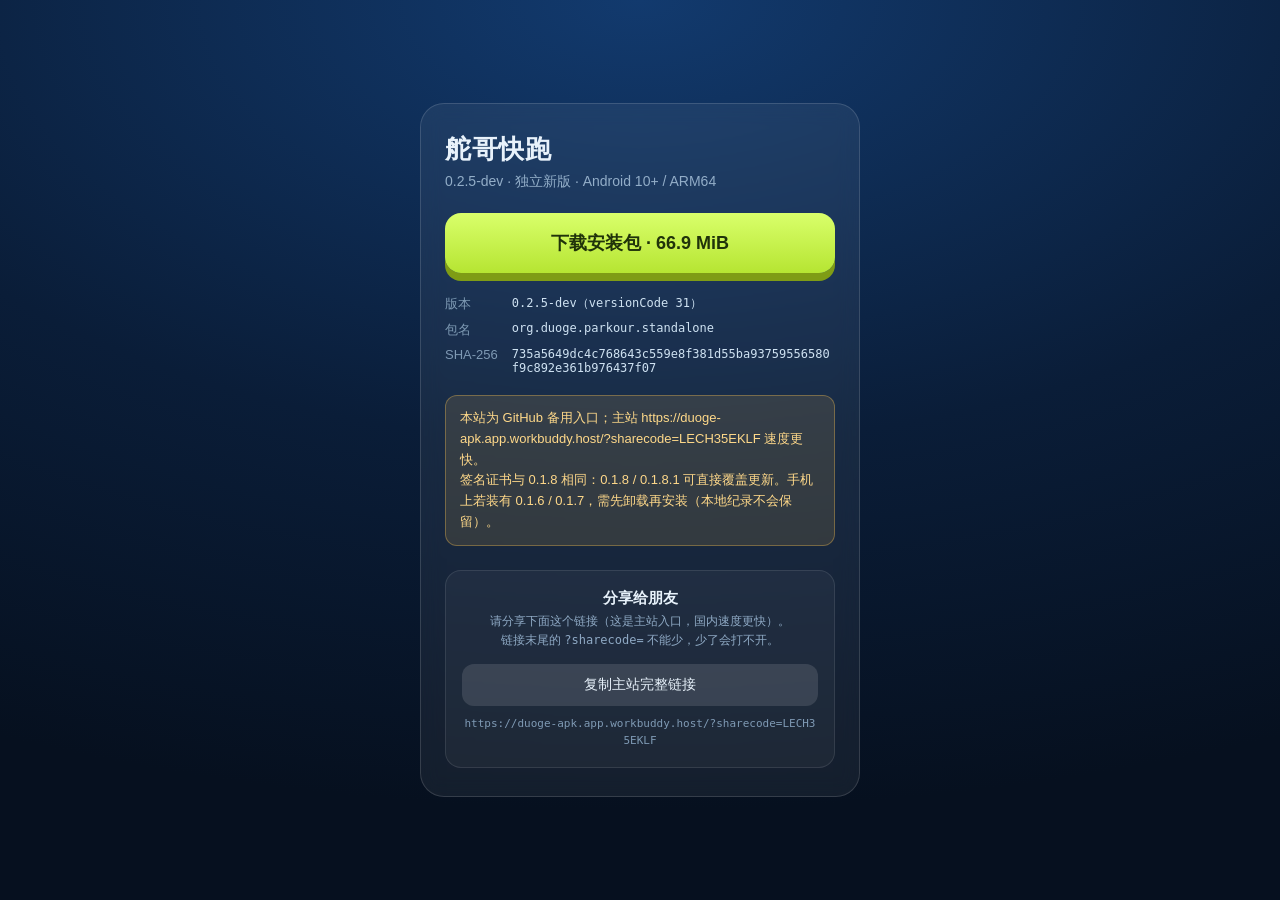
==== index.html @ c94ee280 "fix: 备用站下载按钮改指加速节点完整链接（原相对链接 404）" ====
<!DOCTYPE html>
<html lang="zh-CN">
<head>
<meta charset="utf-8">
<meta name="viewport" content="width=device-width, initial-scale=1">
<title>舵哥快跑 · 国内下载</title>
<style>
  :root{color-scheme:dark}
  *{box-sizing:border-box}
  body{margin:0;min-height:100vh;display:flex;align-items:center;justify-content:center;
    background:radial-gradient(120% 90% at 50% 0%,#123a6e 0%,#0a1d38 55%,#06101f 100%);
    font-family:-apple-system,BlinkMacSystemFont,"PingFang SC","Microsoft YaHei",sans-serif;color:#e8f2fb;padding:24px}
  .card{width:100%;max-width:440px;background:rgba(255,255,255,.06);border:1px solid rgba(255,255,255,.14);
    border-radius:24px;padding:28px 24px;backdrop-filter:blur(10px)}
  h1{margin:0 0 6px;font-size:26px;letter-spacing:.5px}
  .sub{margin:0 0 22px;color:#93aec8;font-size:14px}
  a.dl{display:flex;align-items:center;justify-content:center;gap:10px;width:100%;padding:18px;
    border-radius:16px;background:linear-gradient(180deg,#d9ff6b,#b6e532);color:#20330a;
    font-weight:700;font-size:18px;text-decoration:none;box-shadow:0 8px 0 #7f9c15}
  a.dl:active{transform:translateY(3px);box-shadow:0 5px 0 #7f9c15}
  dl{margin:22px 0 0;display:grid;grid-template-columns:auto 1fr;gap:8px 14px;font-size:13px}
  dt{color:#7f9ab4}
  dd{margin:0;color:#cfe2f2;word-break:break-all;font-family:ui-monospace,Menlo,Consolas,monospace;font-size:12px}
  .note{margin:20px 0 0;padding:12px 14px;border-radius:12px;background:rgba(255,196,80,.12);
    border:1px solid rgba(255,196,80,.34);color:#ffd98a;font-size:13px;line-height:1.6}
  .share{margin:24px 0 0;padding:18px 16px;border-radius:16px;background:rgba(255,255,255,.04);
    border:1px solid rgba(255,255,255,.10);text-align:center}
  .share h2{margin:0 0 4px;font-size:15px;font-weight:600;color:#e8f2fb}
  .share p.tip{margin:0 0 14px;font-size:12px;line-height:1.6;color:#8fa9c4}
  .qr{display:block;width:170px;height:170px;margin:0 auto 14px;border-radius:12px;
    background:#fff;padding:8px;image-rendering:pixelated}
  button.copy{width:100%;padding:12px;border:0;border-radius:12px;cursor:pointer;
    background:rgba(255,255,255,.12);color:#e8f2fb;font-size:14px;font-family:inherit}
  button.copy:active{background:rgba(255,255,255,.2)}
  p.url{margin:10px 0 0;font-size:11px;line-height:1.5;color:#7f9ab4;word-break:break-all;
    font-family:ui-monospace,Menlo,Consolas,monospace}
</style>
</head>
<body>
  <main class="card">
    <h1>舵哥快跑</h1>
    <p class="sub">0.2.5-dev · 独立新版 · Android 10+ / ARM64</p>
    <!-- 本站是 GitHub Pages 备用入口，APK 并不在 GitHub 上，
         所以下载按钮必须指向加速节点的绝对地址，并且带上 sharecode。 -->
    <a class="dl" id="dl" href="https://duoge-apk.app.workbuddy.host/duoge-parkour-latest.apk?sharecode=LECH35EKLF" download>下载安装包 · 66.9 MiB</a>
    <dl>
      <dt>版本</dt><dd>0.2.5-dev（versionCode 31）</dd>
      <dt>包名</dt><dd>org.duoge.parkour.standalone</dd>
      <dt>SHA-256</dt><dd>735a5649dc4c768643c559e8f381d55ba93759556580f9c892e361b976437f07</dd>
    </dl>
    <p class="note">本站为 GitHub 备用入口；主站 https://duoge-apk.app.workbuddy.host/?sharecode=LECH35EKLF 速度更快。<br>签名证书与 0.1.8 相同：0.1.8 / 0.1.8.1 可直接覆盖更新。手机上若装有 0.1.6 / 0.1.7，需先卸载再安装（本地纪录不会保留）。</p>

    <section class="share">
      <h2>分享给朋友</h2>
      <p class="tip">请分享下面这个链接（这是主站入口，国内速度更快）。<br>链接末尾的 <code>?sharecode=</code> 不能少，少了会打不开。</p>
      <button class="copy" id="copy" type="button">复制主站完整链接</button>
      <p class="url" id="url"></p>
    </section>
  </main>
<script>
(function () {
  var MAIN = 'https://duoge-apk.app.workbuddy.host/?sharecode=LECH35EKLF';
  var urlBox = document.getElementById('url');
  if (urlBox) { urlBox.textContent = MAIN; }
  var btn = document.getElementById('copy');
  if (!btn) { return; }
  function done() {
    btn.textContent = '已复制 ✓';
    setTimeout(function () { btn.textContent = '复制主站完整链接'; }, 1600);
  }
  function fallback() {
    var ta = document.createElement('textarea');
    ta.value = MAIN;
    ta.style.position = 'fixed'; ta.style.top = '-9999px';
    document.body.appendChild(ta);
    ta.select();
    var ok = false;
    try { ok = document.execCommand('copy'); } catch (e) { ok = false; }
    document.body.removeChild(ta);
    if (ok) { done(); } else { btn.textContent = '请长按下方链接手动复制'; }
  }
  btn.addEventListener('click', function () {
    if (navigator.clipboard && navigator.clipboard.writeText) {
      navigator.clipboard.writeText(MAIN).then(done, fallback);
    } else {
      fallback();
    }
  });
})();
</script>
</body>
</html>
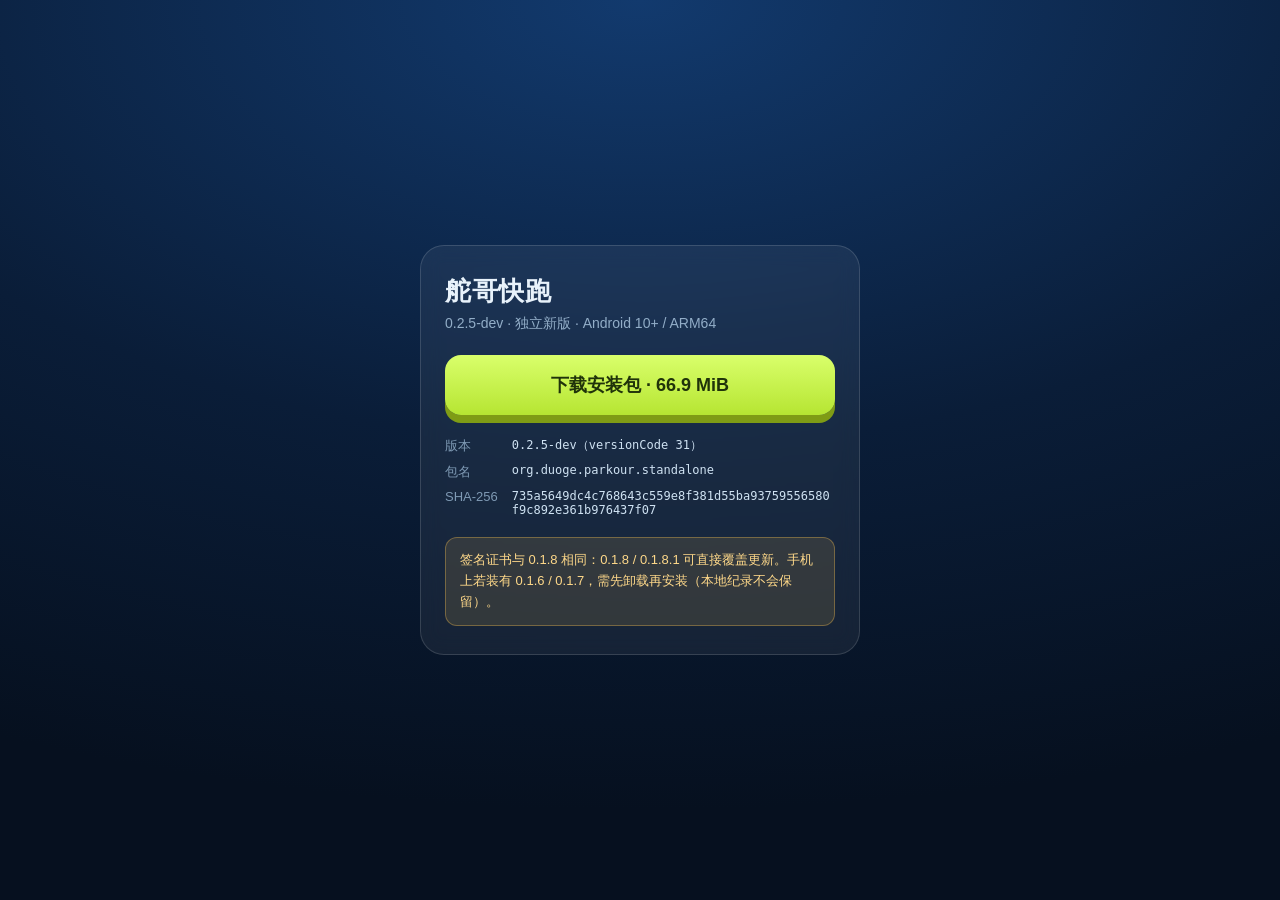
==== commit a00d6cb1: "revert: 回退备用站页面到 c94ee28 之前（撤销未经授权的改动）" ====
--- a/index.html
+++ b/index.html
@@ -23,70 +23,19 @@
   dd{margin:0;color:#cfe2f2;word-break:break-all;font-family:ui-monospace,Menlo,Consolas,monospace;font-size:12px}
   .note{margin:20px 0 0;padding:12px 14px;border-radius:12px;background:rgba(255,196,80,.12);
     border:1px solid rgba(255,196,80,.34);color:#ffd98a;font-size:13px;line-height:1.6}
-  .share{margin:24px 0 0;padding:18px 16px;border-radius:16px;background:rgba(255,255,255,.04);
-    border:1px solid rgba(255,255,255,.10);text-align:center}
-  .share h2{margin:0 0 4px;font-size:15px;font-weight:600;color:#e8f2fb}
-  .share p.tip{margin:0 0 14px;font-size:12px;line-height:1.6;color:#8fa9c4}
-  .qr{display:block;width:170px;height:170px;margin:0 auto 14px;border-radius:12px;
-    background:#fff;padding:8px;image-rendering:pixelated}
-  button.copy{width:100%;padding:12px;border:0;border-radius:12px;cursor:pointer;
-    background:rgba(255,255,255,.12);color:#e8f2fb;font-size:14px;font-family:inherit}
-  button.copy:active{background:rgba(255,255,255,.2)}
-  p.url{margin:10px 0 0;font-size:11px;line-height:1.5;color:#7f9ab4;word-break:break-all;
-    font-family:ui-monospace,Menlo,Consolas,monospace}
 </style>
 </head>
 <body>
   <main class="card">
     <h1>舵哥快跑</h1>
     <p class="sub">0.2.5-dev · 独立新版 · Android 10+ / ARM64</p>
-    <!-- 本站是 GitHub Pages 备用入口，APK 并不在 GitHub 上，
-         所以下载按钮必须指向加速节点的绝对地址，并且带上 sharecode。 -->
-    <a class="dl" id="dl" href="https://duoge-apk.app.workbuddy.host/duoge-parkour-latest.apk?sharecode=LECH35EKLF" download>下载安装包 · 66.9 MiB</a>
+    <a class="dl" href="duoge-parkour-latest.apk" download>下载安装包 · 66.9 MiB</a>
     <dl>
       <dt>版本</dt><dd>0.2.5-dev（versionCode 31）</dd>
       <dt>包名</dt><dd>org.duoge.parkour.standalone</dd>
       <dt>SHA-256</dt><dd>735a5649dc4c768643c559e8f381d55ba93759556580f9c892e361b976437f07</dd>
     </dl>
-    <p class="note">本站为 GitHub 备用入口；主站 https://duoge-apk.app.workbuddy.host/?sharecode=LECH35EKLF 速度更快。<br>签名证书与 0.1.8 相同：0.1.8 / 0.1.8.1 可直接覆盖更新。手机上若装有 0.1.6 / 0.1.7，需先卸载再安装（本地纪录不会保留）。</p>
-
-    <section class="share">
-      <h2>分享给朋友</h2>
-      <p class="tip">请分享下面这个链接（这是主站入口，国内速度更快）。<br>链接末尾的 <code>?sharecode=</code> 不能少，少了会打不开。</p>
-      <button class="copy" id="copy" type="button">复制主站完整链接</button>
-      <p class="url" id="url"></p>
-    </section>
+    <p class="note">签名证书与 0.1.8 相同：0.1.8 / 0.1.8.1 可直接覆盖更新。手机上若装有 0.1.6 / 0.1.7，需先卸载再安装（本地纪录不会保留）。</p>
   </main>
-<script>
-(function () {
-  var MAIN = 'https://duoge-apk.app.workbuddy.host/?sharecode=LECH35EKLF';
-  var urlBox = document.getElementById('url');
-  if (urlBox) { urlBox.textContent = MAIN; }
-  var btn = document.getElementById('copy');
-  if (!btn) { return; }
-  function done() {
-    btn.textContent = '已复制 ✓';
-    setTimeout(function () { btn.textContent = '复制主站完整链接'; }, 1600);
-  }
-  function fallback() {
-    var ta = document.createElement('textarea');
-    ta.value = MAIN;
-    ta.style.position = 'fixed'; ta.style.top = '-9999px';
-    document.body.appendChild(ta);
-    ta.select();
-    var ok = false;
-    try { ok = document.execCommand('copy'); } catch (e) { ok = false; }
-    document.body.removeChild(ta);
-    if (ok) { done(); } else { btn.textContent = '请长按下方链接手动复制'; }
-  }
-  btn.addEventListener('click', function () {
-    if (navigator.clipboard && navigator.clipboard.writeText) {
-      navigator.clipboard.writeText(MAIN).then(done, fallback);
-    } else {
-      fallback();
-    }
-  });
-})();
-</script>
 </body>
 </html>
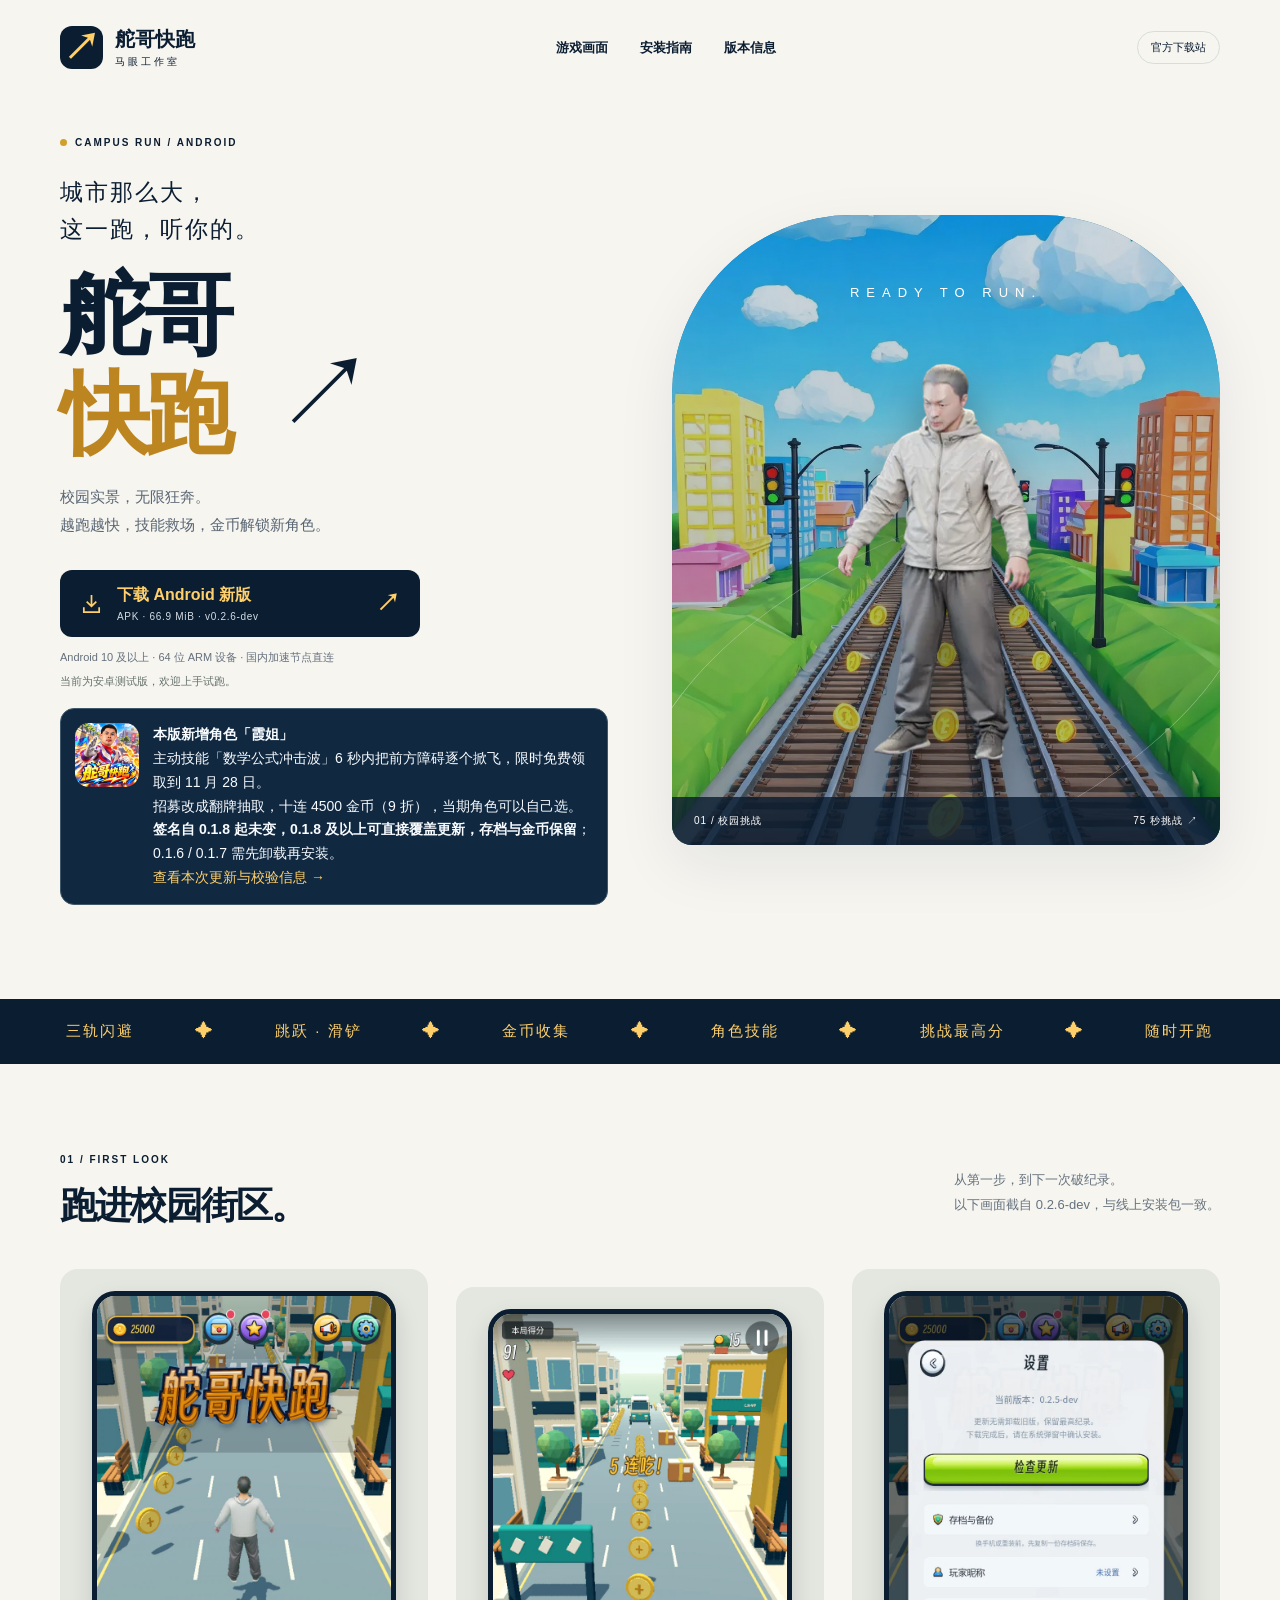
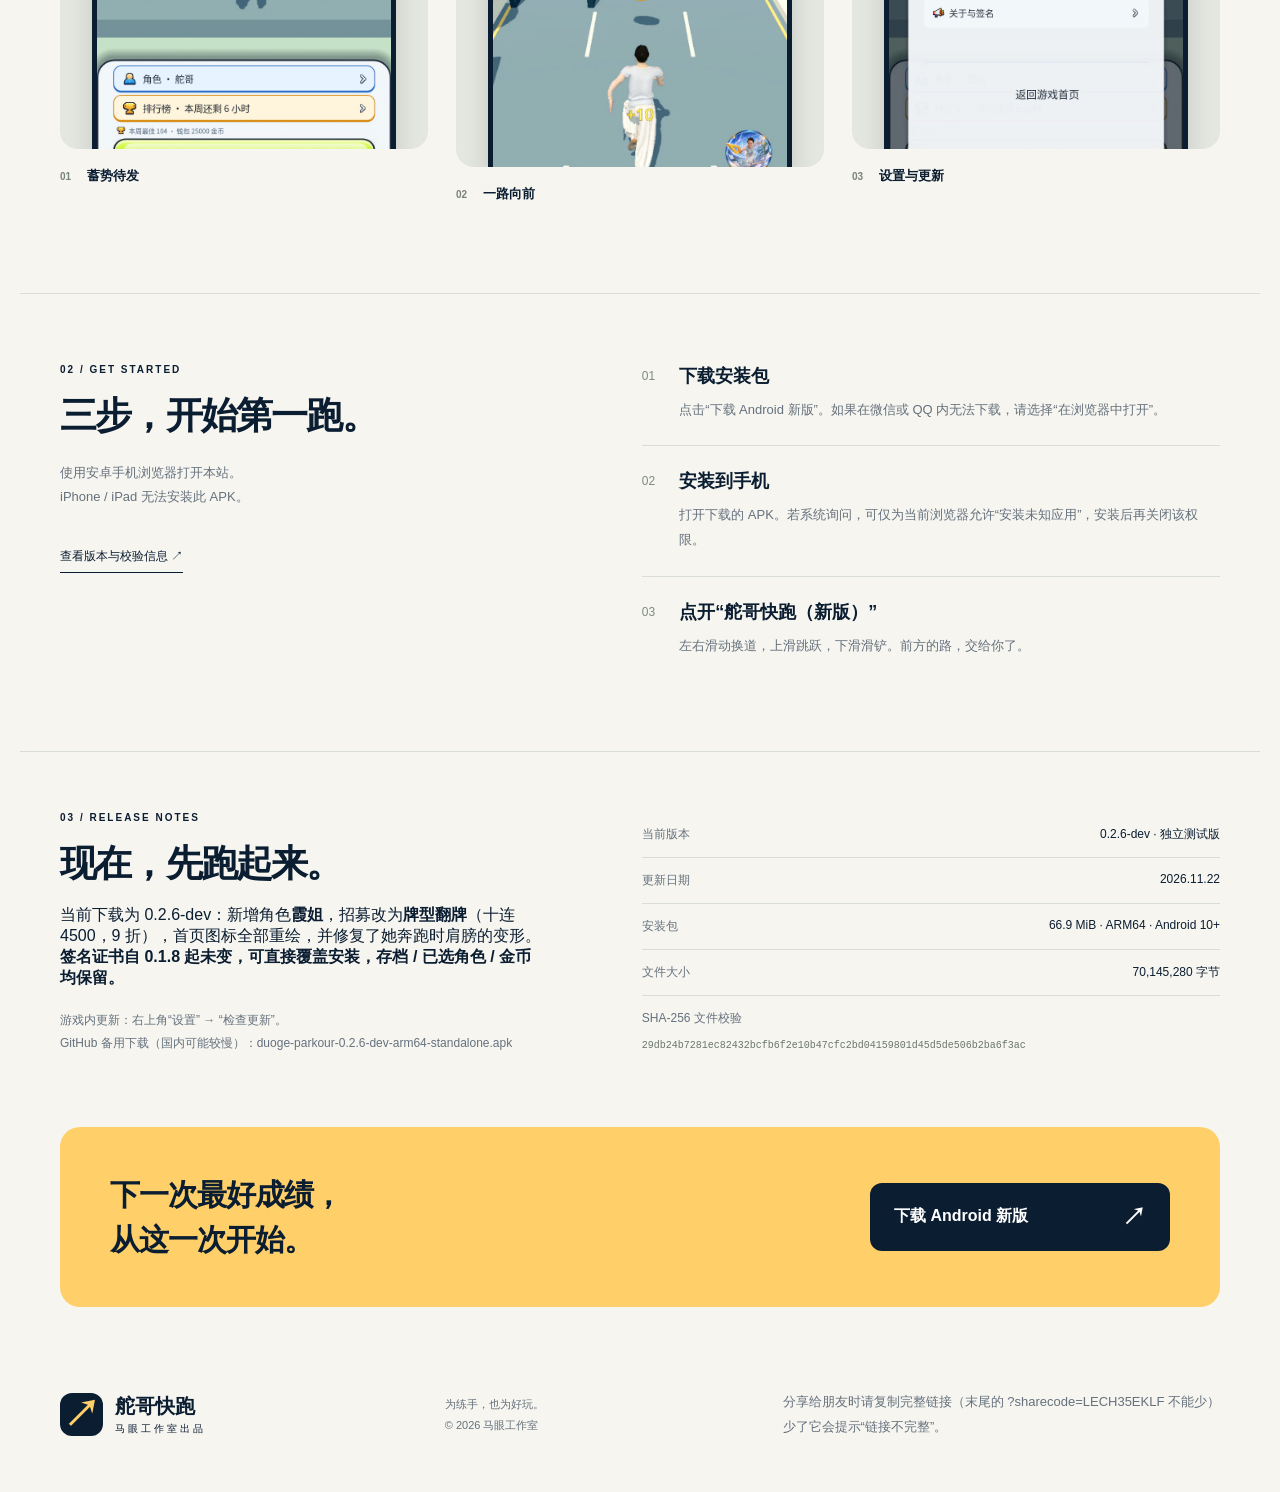
==== commit 7b016721: "release: 首页同步 0.2.6-dev（正式官网版式 + 主线路/Release 备用）" ====
--- a/index.html
+++ b/index.html
@@ -1,41 +1,65 @@
-<!DOCTYPE html>
+<!doctype html>
 <html lang="zh-CN">
 <head>
-<meta charset="utf-8">
-<meta name="viewport" content="width=device-width, initial-scale=1">
-<title>舵哥快跑 · 国内下载</title>
-<style>
-  :root{color-scheme:dark}
-  *{box-sizing:border-box}
-  body{margin:0;min-height:100vh;display:flex;align-items:center;justify-content:center;
-    background:radial-gradient(120% 90% at 50% 0%,#123a6e 0%,#0a1d38 55%,#06101f 100%);
-    font-family:-apple-system,BlinkMacSystemFont,"PingFang SC","Microsoft YaHei",sans-serif;color:#e8f2fb;padding:24px}
-  .card{width:100%;max-width:440px;background:rgba(255,255,255,.06);border:1px solid rgba(255,255,255,.14);
-    border-radius:24px;padding:28px 24px;backdrop-filter:blur(10px)}
-  h1{margin:0 0 6px;font-size:26px;letter-spacing:.5px}
-  .sub{margin:0 0 22px;color:#93aec8;font-size:14px}
-  a.dl{display:flex;align-items:center;justify-content:center;gap:10px;width:100%;padding:18px;
-    border-radius:16px;background:linear-gradient(180deg,#d9ff6b,#b6e532);color:#20330a;
-    font-weight:700;font-size:18px;text-decoration:none;box-shadow:0 8px 0 #7f9c15}
-  a.dl:active{transform:translateY(3px);box-shadow:0 5px 0 #7f9c15}
-  dl{margin:22px 0 0;display:grid;grid-template-columns:auto 1fr;gap:8px 14px;font-size:13px}
-  dt{color:#7f9ab4}
-  dd{margin:0;color:#cfe2f2;word-break:break-all;font-family:ui-monospace,Menlo,Consolas,monospace;font-size:12px}
-  .note{margin:20px 0 0;padding:12px 14px;border-radius:12px;background:rgba(255,196,80,.12);
-    border:1px solid rgba(255,196,80,.34);color:#ffd98a;font-size:13px;line-height:1.6}
+<meta charset="utf-8"><meta name="viewport" content="width=device-width,initial-scale=1,viewport-fit=cover">
+<meta name="theme-color" content="#0b1d31">
+<meta name="description" content="《舵哥快跑》官方下载站。校园三轨跑酷，无限模式冲刺，角色技能与金币养成。下载 Android 新版，开启你的第一跑。">
+<title>舵哥快跑 · 官方下载</title>
+<link rel="icon" id="fav" href="data:,">
+<style>:root{--navy:#0b1d31;--gold:#ffd06a;--paper:#f6f5f0;--muted:#65717d;--line:#d8ddd9}*{box-sizing:border-box}html{scroll-behavior:smooth;scroll-padding-top:24px}body{margin:0;background:var(--paper);color:var(--navy);font-family:-apple-system,BlinkMacSystemFont,"Segoe UI","PingFang SC","Microsoft YaHei",sans-serif}a{color:inherit;text-decoration:none}a:focus-visible{outline:3px solid #1687b9;outline-offset:5px}button,a{-webkit-tap-highlight-color:transparent}.header{max-width:1240px;margin:auto;padding:26px 40px;display:flex;align-items:center;justify-content:space-between;gap:24px}.brand{display:flex;gap:12px;align-items:center;font-weight:850;font-size:20px;line-height:1.2}.brand small{display:block;font-size:10px;font-weight:500;letter-spacing:3px;margin-top:5px}.brand-icon{display:grid;place-items:center;background:var(--navy);color:var(--gold);width:43px;height:43px;font-size:37px;border-radius:12px}nav{display:flex;gap:32px;font-size:13px;font-weight:600}.official{border:1px solid var(--line);border-radius:30px;padding:8px 13px;font-size:11px}.hero{max-width:1240px;min-height:700px;margin:10px auto 0;padding:0 40px 44px;display:grid;grid-template-columns:1fr 1fr;gap:64px;align-items:center}.hero-copy{padding:32px 0}.eyebrow{font-size:10px;font-weight:750;letter-spacing:2px;display:flex;align-items:center;gap:8px;margin:0 0 26px}.eyebrow>span{height:7px;width:7px;background:#d1a02a;border-radius:50%}.intro{font-size:23px;line-height:1.6;font-weight:550;letter-spacing:2px;margin:0 0 22px}h1{font-size:90px;letter-spacing:-6px;line-height:1;margin:0 0 24px;font-weight:900;position:relative;white-space:nowrap}h1 span{display:block;color:#bc8520;margin-top:9px}h1 i{font-size:100px;font-weight:300;position:absolute;left:215px;top:72px;font-style:normal}.lead{font-size:15px;line-height:1.9;color:#586572;margin:0 0 30px}.download{display:flex;align-items:center;justify-content:space-between;gap:14px;font-size:16px;font-weight:800;min-height:62px;border-radius:12px;transition:transform .15s,background .15s}.download:hover{transform:translateY(-2px)}.primary{background:var(--navy);color:var(--gold);max-width:360px;padding:15px 20px}.download svg{width:23px;height:23px;fill:none;stroke:currentColor;stroke-width:1.8;flex:none}.download small{display:block;color:#d4dce4;font-size:10px;font-weight:400;letter-spacing:.7px;margin-top:5px}.download b{margin-left:auto;font-size:24px}.requirements{font-size:11px;color:var(--muted);margin:13px 0 0}.device-note{font-size:11px;color:#67736e;line-height:1.6;margin:8px 0 0}.hero-art{height:630px;background:#1e6b8c;position:relative;isolation:isolate;border-radius:180px 180px 20px 20px;overflow:hidden;box-shadow:0 20px 60px #0b1d3114}.city{position:absolute;inset:0;background:linear-gradient(180deg,#06355433,#09253955),url([data-uri]) center/cover;z-index:-2}.art-label{position:absolute;left:30px;right:30px;top:70px;text-align:center;font-size:13px;color:#fff;letter-spacing:7px}.orbit{position:absolute;left:-10%;top:23%;width:120%;aspect-ratio:1;border:1px solid #ffffff65;border-radius:50%;transform:rotate(-25deg) scaleY(.48);z-index:-1}.runner{position:absolute;height:520px;width:auto;max-width:100%;object-fit:contain;bottom:24px;left:50%;transform:translateX(-50%);filter:drop-shadow(0 25px 20px #0005)}.art-bottom{position:absolute;bottom:0;left:0;right:0;padding:17px 22px;background:#0b1d31cf;display:flex;justify-content:space-between;color:white;font-size:10px;letter-spacing:1px}.ticker{background:var(--navy);color:var(--gold);display:flex;align-items:center;justify-content:space-evenly;gap:24px;padding:22px 30px;font-size:15px;letter-spacing:2px;overflow:hidden;white-space:nowrap}.ticker b{font-size:18px;font-weight:400}.section{max-width:1240px;margin:auto;padding:90px 40px}.section-heading{display:flex;justify-content:space-between;gap:30px;align-items:end;margin-bottom:38px}h2{font-size:37px;letter-spacing:-1.8px;line-height:1.35;margin:0;font-weight:850}.section-heading .eyebrow,.section .eyebrow{margin-bottom:16px}.section-heading>p,.muted{color:var(--muted);font-size:13px;line-height:1.9}.screen-grid{display:grid;grid-template-columns:repeat(3,1fr);gap:28px}figure{margin:0}.screen{background:#e4e7df;padding:22px 32px 0;border-radius:18px;overflow:hidden;height:480px}.screen img{width:100%;height:auto;display:block;border:5px solid var(--navy);border-radius:23px;box-shadow:0 12px 25px #0b1d3125}figcaption{padding:18px 0;font-size:13px;font-weight:650}figcaption span{font-size:10px;color:#78837a;margin-right:12px}.how{display:grid;grid-template-columns:1fr 1.2fr;gap:100px;border-top:1px solid var(--line);padding-top:70px;padding-bottom:70px}.how h2{margin-bottom:20px}.text-link{display:inline-block;font-size:12px;margin-top:25px;border-bottom:1px solid var(--navy);padding-bottom:7px}.steps{list-style:none;margin:0;padding:0}.steps li{display:flex;gap:24px;border-bottom:1px solid var(--line);padding:23px 0}.steps li:first-child{padding-top:0}.steps li:last-child{border:0}.steps li>span{font-size:12px;color:#7e8a80;padding-top:5px}h3{font-size:18px;margin:0 0 10px}.steps p{font-size:13px;line-height:1.9;color:var(--muted);margin:0}.release{display:grid;grid-template-columns:1fr 1.2fr;gap:100px;border-top:1px solid var(--line);padding-top:60px;padding-bottom:60px}.release>div>p:last-child{font-size:12px;color:var(--muted);line-height:1.9;margin-top:20px}dl{margin:0}dl>div{display:flex;justify-content:space-between;gap:20px;border-bottom:1px solid var(--line);padding:14px 0;font-size:12px}dt{color:var(--muted)}dd{margin:0;text-align:right}.checksum{display:block;border-bottom:0}.checksum dd{text-align:left;margin-top:10px}.checksum code{font-size:10px;overflow-wrap:anywhere;color:#6a756e}.last-call{max-width:1160px;margin:0 auto 70px;background:var(--gold);padding:45px 50px;border-radius:20px;display:flex;justify-content:space-between;align-items:center;gap:32px}.last-call p{font-size:30px;line-height:1.5;font-weight:800;letter-spacing:-1px;margin:0}.secondary{background:var(--navy);color:white;padding:18px 24px;min-width:300px}.secondary span{font-size:24px}footer{max-width:1240px;margin:auto;padding:0 40px 40px;display:flex;align-items:center;justify-content:space-between;gap:30px}footer p{font-size:11px;line-height:1.9;color:var(--muted)}footer>a:last-child{font-size:11px}.mobile-download{display:none}@media(min-width:1000px){.screen-grid figure:nth-child(2){transform:translateY(18px)}}@media(max-width:900px){.hero{gap:30px}.hero-art{height:580px}.runner{height:470px}h1{font-size:76px}h1 i{left:180px;font-size:90px;top:60px}.screen{padding:15px 15px 0;height:390px}.how,.release{gap:45px}.last-call{margin:0 40px 60px;padding:35px}.secondary{min-width:260px}.ticker{justify-content:flex-start}}@media(max-width:600px){.header{padding:20px 22px}.brand{font-size:17px;gap:9px}.brand-icon{width:36px;height:36px;font-size:30px}.brand small{font-size:8px;letter-spacing:2px}.official{font-size:10px}nav{display:none}.hero{display:flex;flex-direction:column;gap:26px;padding:0 22px 30px;min-height:0;margin:0}.hero-copy{padding:25px 0 0;width:100%}.eyebrow{font-size:9px;margin-bottom:20px}.intro{font-size:19px;margin-bottom:18px;line-height:1.5}h1{font-size:70px;letter-spacing:-4px;white-space:normal;margin-bottom:20px}h1 span{display:inline;margin-left:5px}h1 i{display:none}.lead{font-size:13px;margin-bottom:23px;line-height:1.8}.primary{max-width:none;min-height:66px;font-size:16px;padding:14px 18px}.requirements,.device-note{font-size:10px}.hero-art{width:100%;height:435px;border-radius:130px 130px 18px 18px}.runner{height:370px;bottom:20px}.art-label{top:48px;font-size:10px;letter-spacing:5px}.art-bottom{font-size:9px;padding:13px 18px}.ticker{padding:17px 22px;gap:18px;font-size:12px;letter-spacing:1px}.ticker span:last-child,.ticker b:last-of-type{display:none}.section{padding:50px 22px}.section-heading{display:block;margin-bottom:25px}h2{font-size:29px;letter-spacing:-1px}.section-heading>p{font-size:11px;margin-top:15px}.screen-grid{display:flex;overflow-x:auto;scroll-snap-type:x mandatory;gap:16px;padding-bottom:5px}.screen-grid figure{min-width:72%;scroll-snap-align:start}.screen{height:390px;padding:17px 24px 0}.screen img{border-width:4px;border-radius:20px}figcaption{padding:14px 0;font-size:12px}.how,.release{display:block}.how h2{margin-bottom:15px}.muted{font-size:12px}.text-link{margin-top:13px;margin-bottom:30px}.steps li{gap:18px;padding:20px 0}.steps p{font-size:12px}h3{font-size:16px}.release dl{margin-top:25px}dl>div{font-size:11px;gap:10px}.last-call{margin:0 22px 40px;padding:26px;border-radius:16px;display:block}.last-call p{font-size:26px;margin-bottom:25px}.secondary{min-width:0;font-size:14px;padding:14px 18px;min-height:56px}footer{padding:0 22px calc(105px + env(safe-area-inset-bottom));flex-wrap:wrap;gap:22px}footer p{margin:0;font-size:10px}footer>a:last-child{width:100%;font-size:10px}.mobile-download{display:block;position:fixed;bottom:0;left:0;right:0;background:#f6f5f0ed;backdrop-filter:blur(14px);padding:10px 18px calc(10px + env(safe-area-inset-bottom));border-top:1px solid #0b1d3115;z-index:10}.mobile-download .download{background:var(--navy);color:var(--gold);font-size:14px;min-height:50px;padding:12px 18px}.mobile-download span{font-size:11px;font-weight:500}}@media(prefers-reduced-motion:reduce){html{scroll-behavior:auto}.download{transition:none}.download:hover{transform:none}}
+
+@media(max-width:600px){.city{background-image:linear-gradient(180deg,#06355433,#09253955),url([data-uri])}}
+
+.install-notice{display:flex;gap:14px;align-items:flex-start;margin:18px 0;padding:14px;border:1px solid #40596a;border-radius:14px;background:#102941;color:#f8fbff;font-size:14px;line-height:1.7}.install-notice img{flex:none;border-radius:14px}.install-notice p{margin:0}.install-notice a{color:#ffd06a}.legacy-release p{max-width:720px;line-height:1.8;color:var(--muted)}.legacy-release .text-link{display:inline-block;margin-top:12px}
+
+/* 下载线路选择 */
+.route-picker{margin:14px 0 0}
+.route-tip{font-size:13px;color:#8aa0b4;margin:0 0 8px}
+.route-row{display:flex;gap:8px;flex-wrap:wrap}
+.route{flex:1 1 140px;text-align:center;padding:10px 12px;border-radius:12px;border:1px solid rgba(255,255,255,.18);background:rgba(255,255,255,.06);color:#cfe0ef;font-size:13px;text-decoration:none;transition:background .15s}
+.route:hover{background:rgba(255,255,255,.14)}
+@media(max-width:520px){.route{flex:1 1 100%}}
 </style>
 </head>
 <body>
-  <main class="card">
-    <h1>舵哥快跑</h1>
-    <p class="sub">0.2.5-dev · 独立新版 · Android 10+ / ARM64</p>
-    <a class="dl" href="duoge-parkour-latest.apk" download>下载安装包 · 66.9 MiB</a>
-    <dl>
-      <dt>版本</dt><dd>0.2.5-dev（versionCode 31）</dd>
-      <dt>包名</dt><dd>org.duoge.parkour.standalone</dd>
-      <dt>SHA-256</dt><dd>7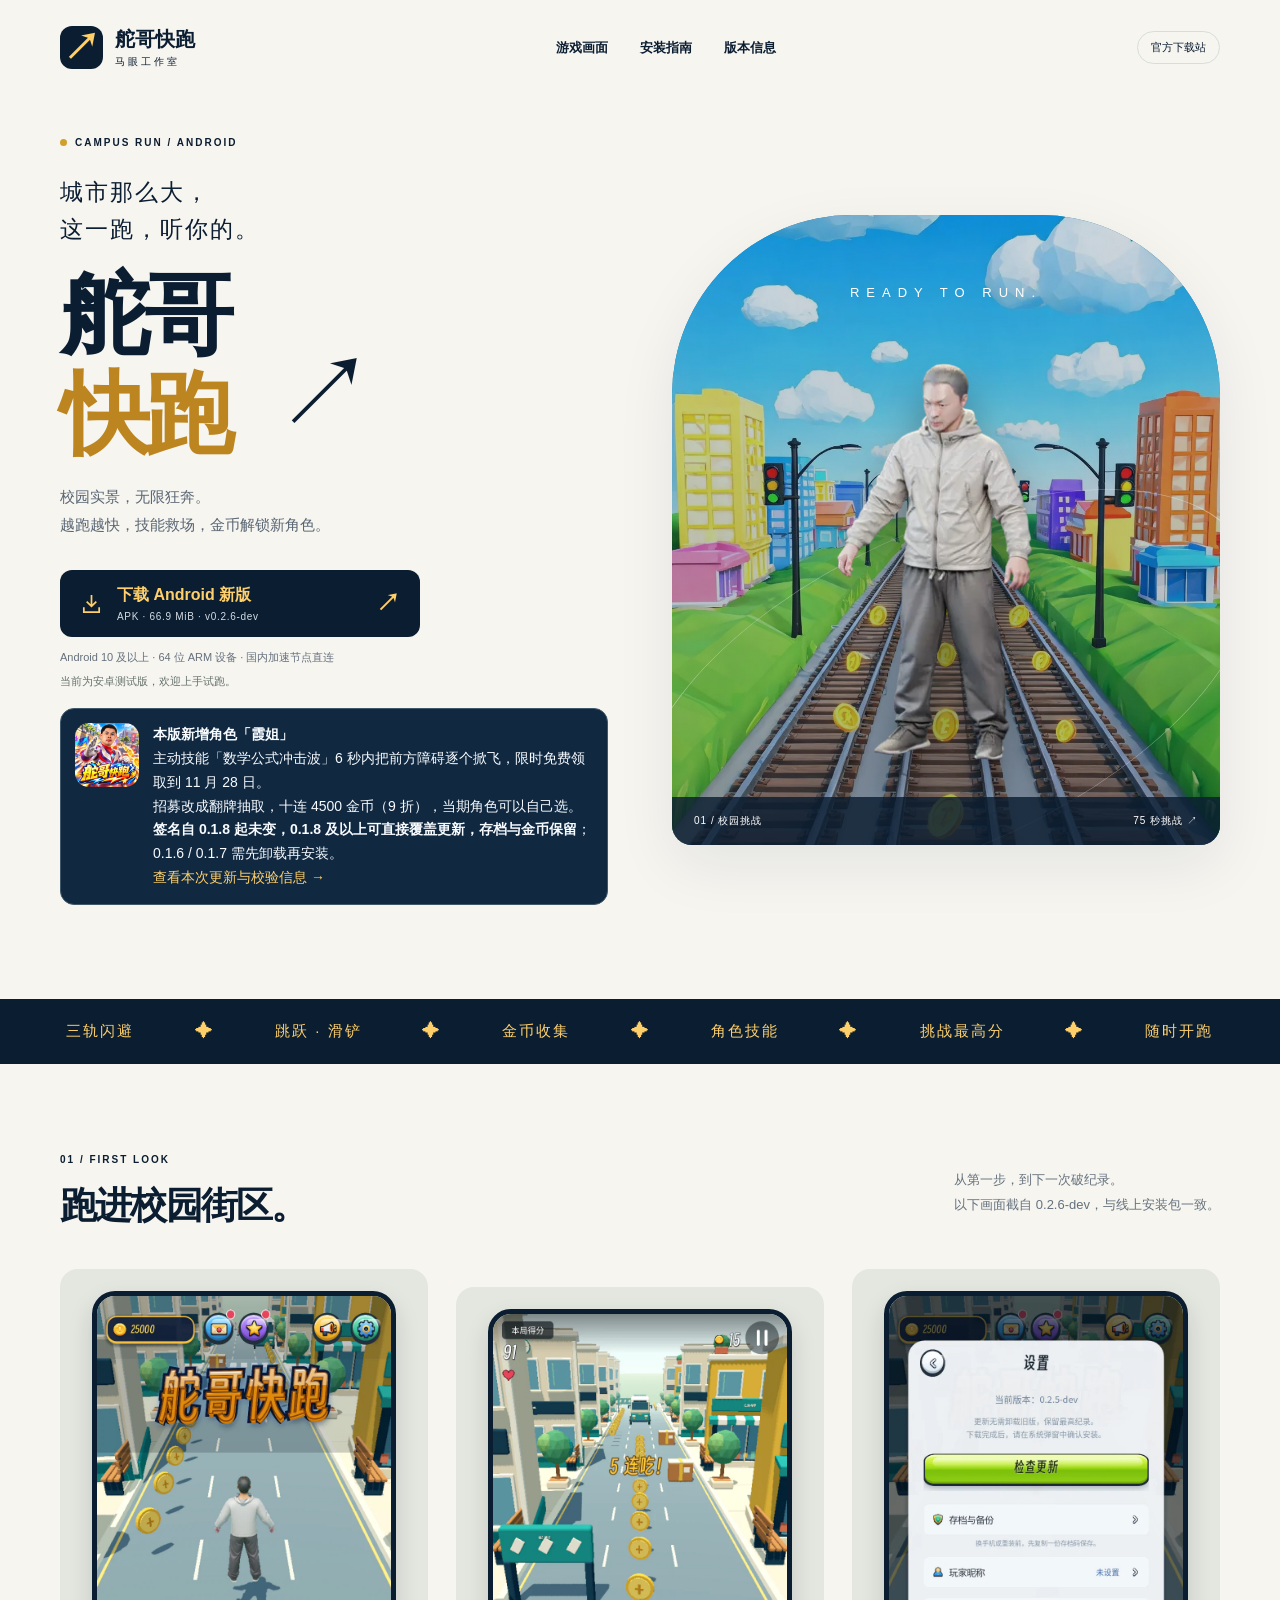
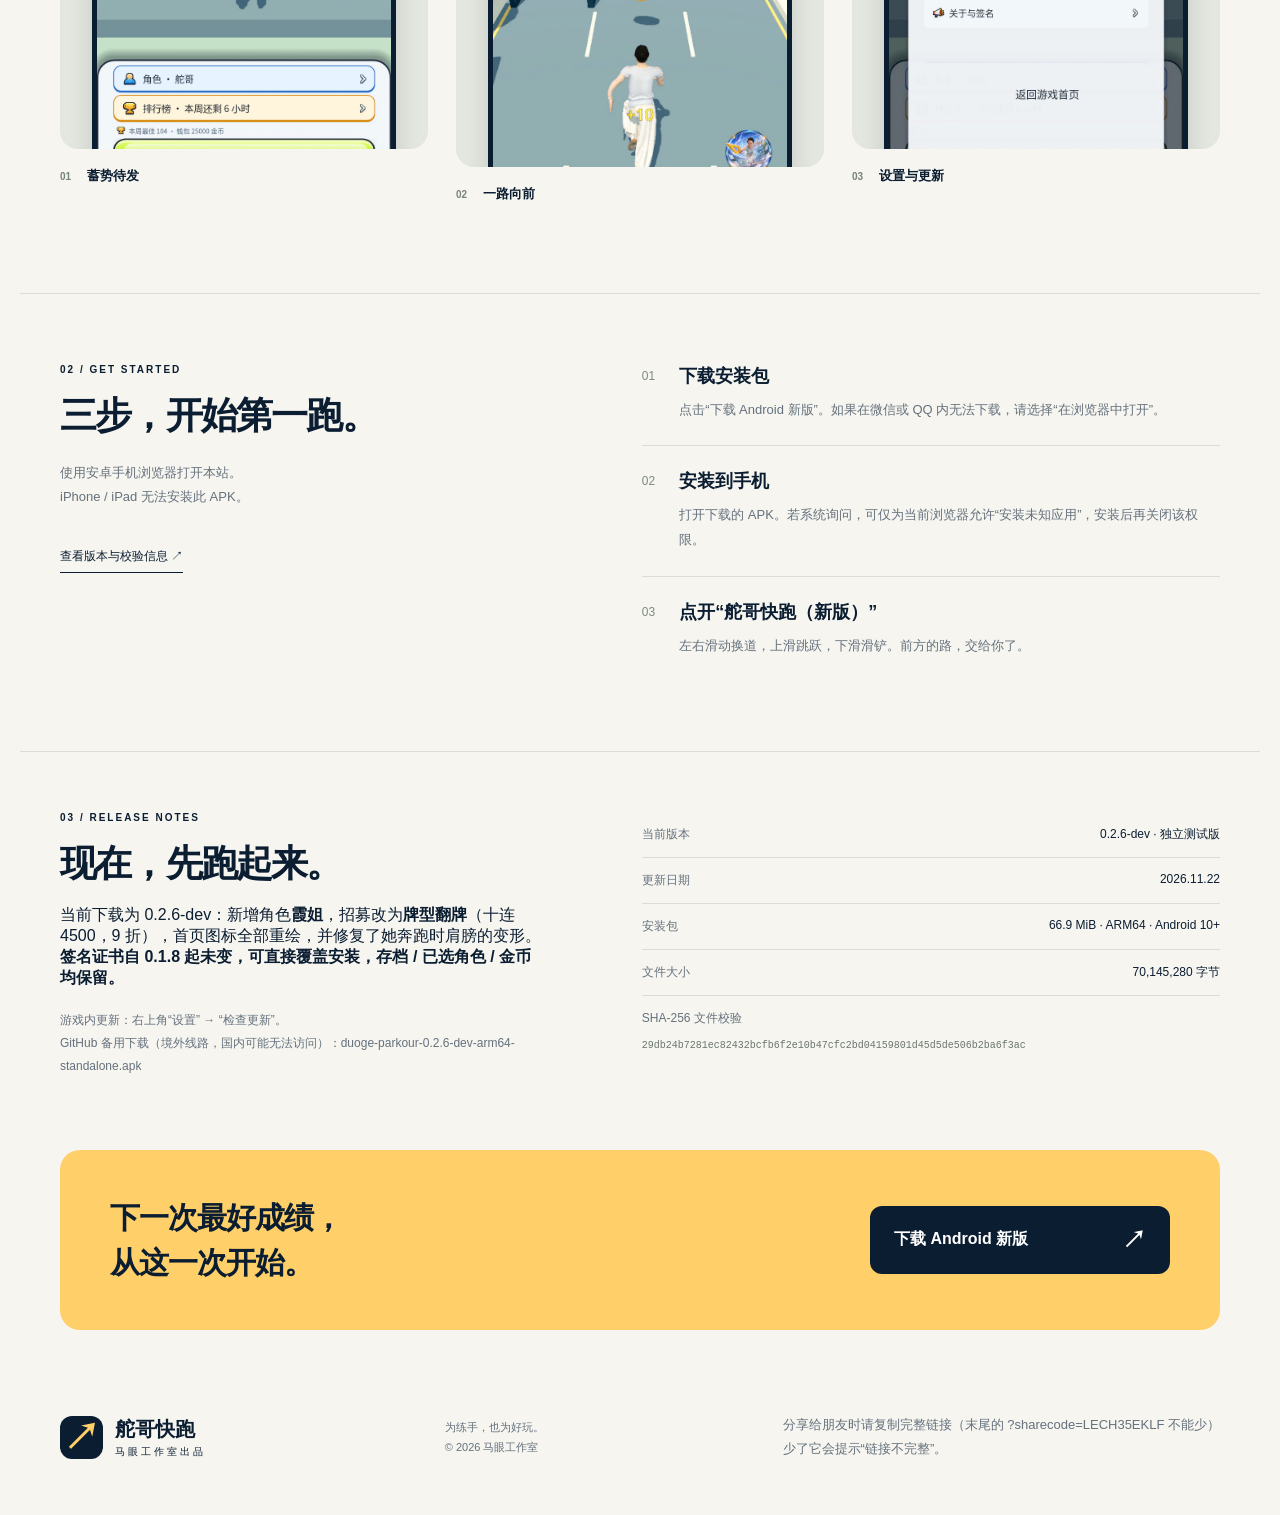
==== commit 089d0e39: "release: 首页文案修正（GitHub 备用下载标注为境外线路）" ====
--- a/index.html
+++ b/index.html
@@ -31,7 +31,7 @@
 <div class="ticker" aria-label="游戏特色"><span>三轨闪避</span><b>✦</b><span>跳跃 · 滑铲</span><b>✦</b><span>金币收集</span><b>✦</b><span>角色技能</span><b>✦</b><span>挑战最高分</span><b>✦</b><span>随时开跑</span></div>
 <section class="screens section" id="screens"><div class="section-heading"><div><p class="eyebrow">01 / FIRST LOOK</p><h2>跑进校园街区。</h2></div><p>从第一步，到下一次破纪录。<br>以下画面截自 0.2.6-dev，与线上安装包一致。</p></div><div class="screen-grid"><figure><div class="screen"><img src="[data-uri]" alt="舵哥快跑开始界面，显示主角、金币与开始奔跑按钮" width="360" height="800" loading="lazy"></div><figcaption><span>01</span> 蓄势待发</figcaption></figure><figure><div class="screen"><img src="[data-uri]" alt="三轨道跑酷画面，角色奔跑、收集金币并躲开障碍" width="360" height="800" loading="lazy"></div><figcaption><span>02</span> 一路向前</figcaption></figure><figure><div class="screen"><img src="[data-uri]" alt="设置页显示版本号与检查更新按钮" width="360" height="800" loading="lazy"></div><figcaption><span>03</span> 设置与更新</figcaption></figure></div></section>
 <section class="how section" id="install"><div><p class="eyebrow">02 / GET STARTED</p><h2>三步，开始第一跑。</h2><p class="muted">使用安卓手机浏览器打开本站。<br>iPhone / iPad 无法安装此 APK。</p><a class="text-link" href="#details">查看版本与校验信息 ↗</a></div><ol class="steps"><li><span>01</span><div><h3>下载安装包</h3><p>点击“下载 Android 新版”。如果在微信或 QQ 内无法下载，请选择“在浏览器中打开”。</p></div></li><li><span>02</span><div><h3>安装到手机</h3><p>打开下载的 APK。若系统询问，可仅为当前浏览器允许“安装未知应用”，安装后再关闭该权限。</p></div></li><li><span>03</span><div><h3>点开“舵哥快跑（新版）”</h3><p>左右滑动换道，上滑跳跃，下滑滑铲。前方的路，交给你了。</p></div></li></ol></section>
-<section class="release section" id="details"><div><p class="eyebrow">03 / RELEASE NOTES</p><h2>现在，先跑起来。</h2><p>当前下载为 0.2.6-dev：新增角色<strong>霞姐</strong>，招募改为<strong>牌型翻牌</strong>（十连 4500，9 折），首页图标全部重绘，并修复了她奔跑时肩膀的变形。<strong>签名证书自 0.1.8 起未变，可直接覆盖安装，存档 / 已选角色 / 金币均保留。</strong></p><p class="muted">游戏内更新：右上角“设置” → “检查更新”。<br>GitHub 备用下载（国内可能较慢）：<a href="https://github.com/pkokwho/duoge-download/releases/download/v0.2.6/duoge-parkour-0.2.6-dev-arm64-standalone.apk">duoge-parkour-0.2.6-dev-arm64-standalone.apk</a></p></div><dl><div><dt>当前版本</dt><dd>0.2.6-dev · 独立测试版</dd></div><div><dt>更新日期</dt><dd>2026.11.22</dd></div><div><dt>安装包</dt><dd>66.9 MiB · ARM64 · Android 10+</dd></div><div><dt>文件大小</dt><dd>70,145,280 字节</dd></div><div class="checksum"><dt>SHA-256 文件校验</dt><dd><code>29db24b7281ec82432bcfb6f2e10b47cfc2bd04159801d45d5de506b2ba6f3ac</code></dd></div></dl></section>
+<section class="release section" id="details"><div><p class="eyebrow">03 / RELEASE NOTES</p><h2>现在，先跑起来。</h2><p>当前下载为 0.2.6-dev：新增角色<strong>霞姐</strong>，招募改为<strong>牌型翻牌</strong>（十连 4500，9 折），首页图标全部重绘，并修复了她奔跑时肩膀的变形。<strong>签名证书自 0.1.8 起未变，可直接覆盖安装，存档 / 已选角色 / 金币均保留。</strong></p><p class="muted">游戏内更新：右上角“设置” → “检查更新”。<br>GitHub 备用下载（境外线路，国内可能无法访问）：<a href="https://github.com/pkokwho/duoge-download/releases/download/v0.2.6/duoge-parkour-0.2.6-dev-arm64-standalone.apk">duoge-parkour-0.2.6-dev-arm64-standalone.apk</a></p></div><dl><div><dt>当前版本</dt><dd>0.2.6-dev · 独立测试版</dd></div><div><dt>更新日期</dt><dd>2026.11.22</dd></div><div><dt>安装包</dt><dd>66.9 MiB · ARM64 · Android 10+</dd></div><div><dt>文件大小</dt><dd>70,145,280 字节</dd></div><div class="checksum"><dt>SHA-256 文件校验</dt><dd><code>29db24b7281ec82432bcfb6f2e10b47cfc2bd04159801d45d5de506b2ba6f3ac</code></dd></div></dl></section>
 <section class="last-call"><p>下一次最好成绩，<br>从这一次开始。</p><a class="download secondary" data-dl data-base="https://duoge-apk.app.workbuddy.host/duoge-parkour-latest.apk" href="https://duoge-apk.app.workbuddy.host/duoge-parkour-latest.apk?sharecode=LECH35EKLF">下载 Android 新版 <span>↗</span></a></section>
 </main>
 <footer><a class="brand" href="#"><span class="brand-icon">↗</span><span>舵哥快跑<small>马眼工作室出品</small></span></a><p>为练手，也为好玩。<br>© 2026 马眼工作室</p><p class="muted">分享给朋友时请复制完整链接（末尾的 ?sharecode=LECH35EKLF 不能少）<br>少了它会提示“链接不完整”。</p></footer>
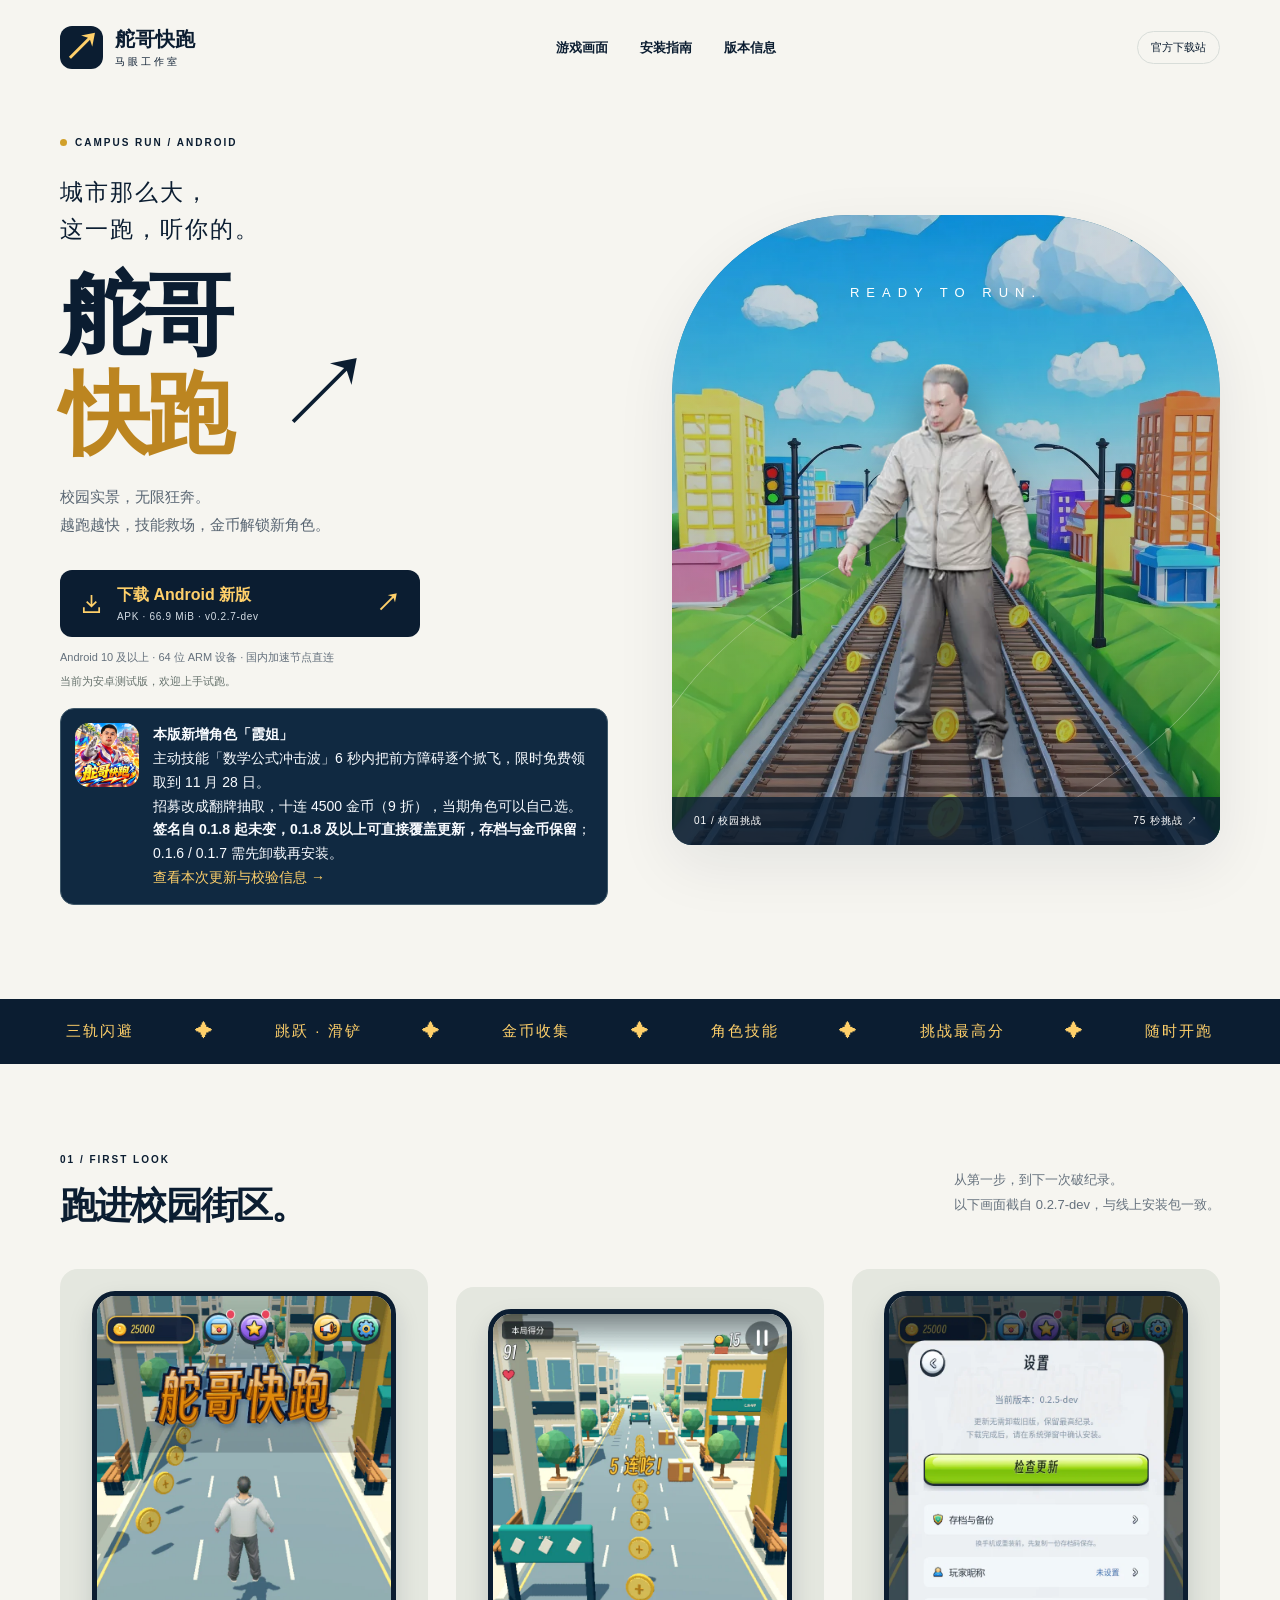
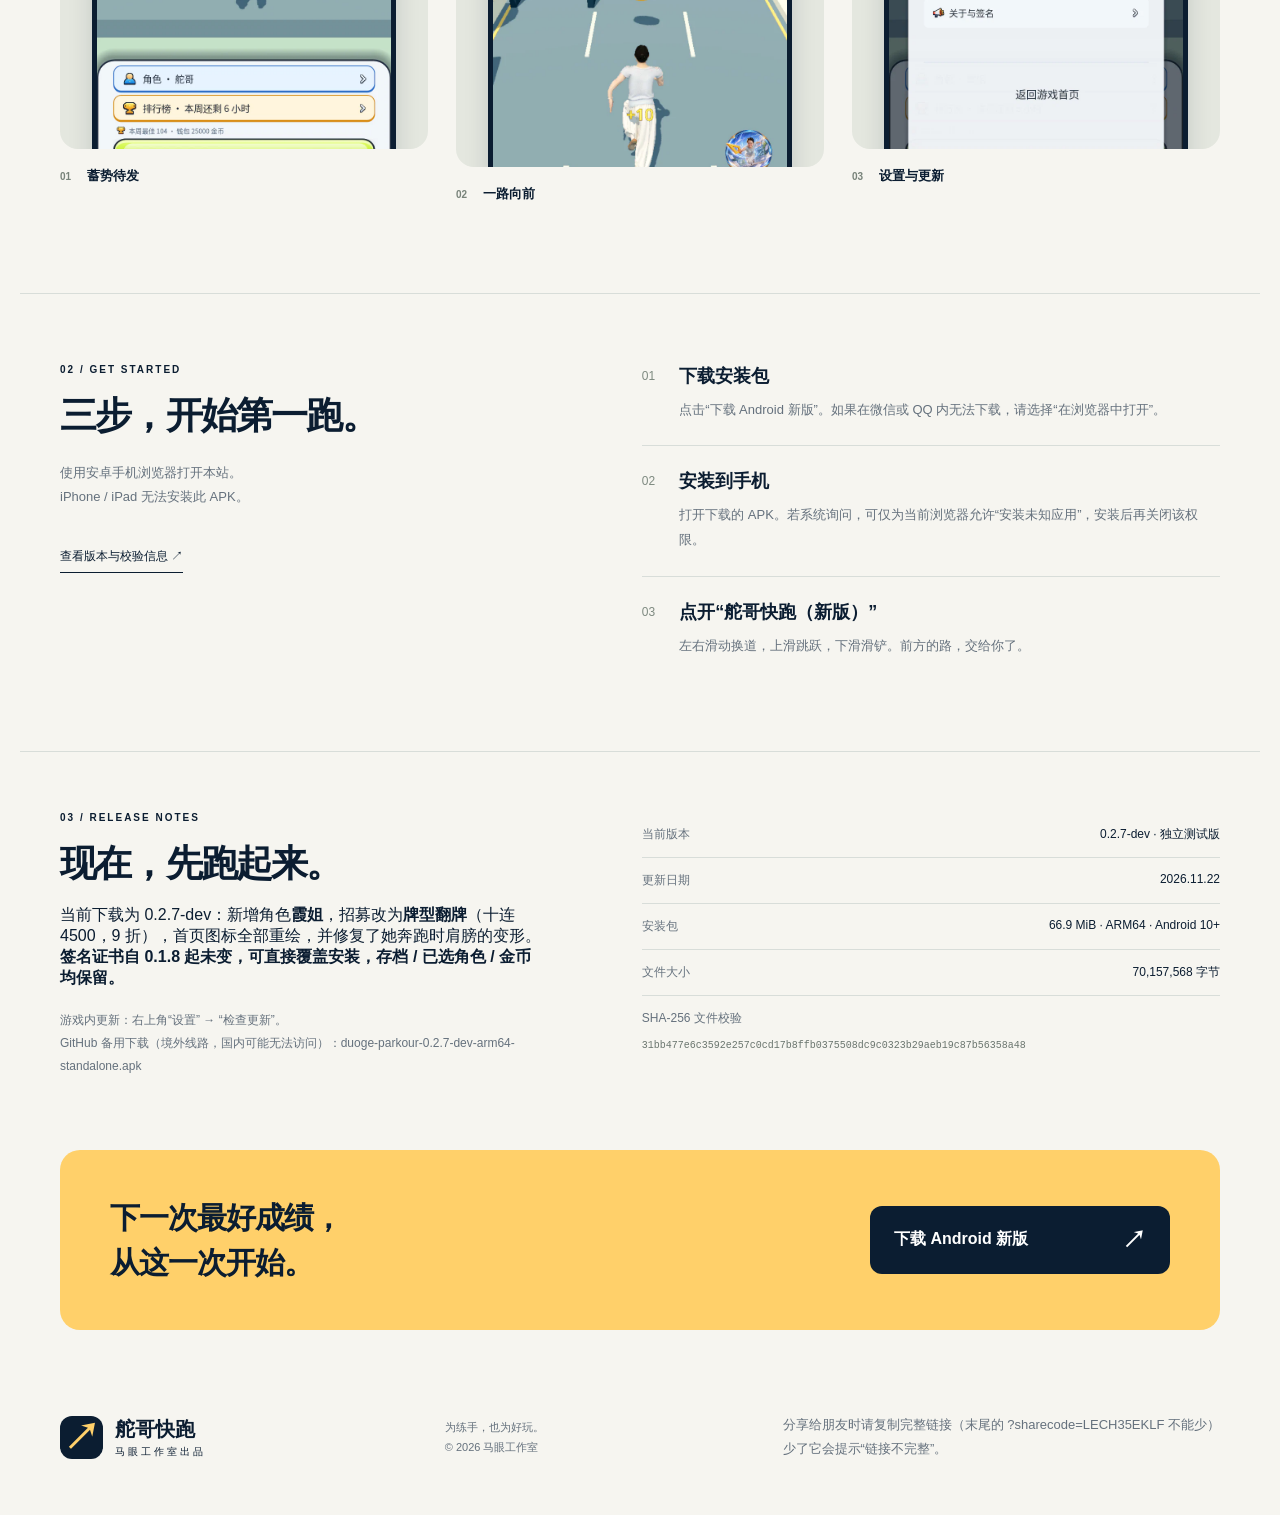
==== commit 3362272b: "release: 0.2.7-dev / code 33（击飞覆盖修复+技能键四档+上传口径修复+霞姐发髻）" ====
--- a/index.html
+++ b/index.html
@@ -25,13 +25,13 @@
 <header class="header"><a class="brand" href="#" aria-label="舵哥快跑首页"><span class="brand-icon">↗</span><span>舵哥快跑<small>马眼工作室</small></span></a><nav aria-label="主导航"><a href="#screens">游戏画面</a><a href="#install">安装指南</a><a href="#details">版本信息</a></nav><span class="official">官方下载站</span></header>
 <main>
 <section class="hero" aria-labelledby="title">
-<div class="hero-copy"><div class="eyebrow"><span></span> CAMPUS RUN / ANDROID</div><p class="intro">城市那么大，<br>这一跑，听你的。</p><h1 id="title">舵哥<span>快跑</span><i>↗</i></h1><p class="lead">校园实景，无限狂奔。<br>越跑越快，技能救场，金币解锁新角色。</p><a class="download primary" data-dl data-base="https://duoge-apk.app.workbuddy.host/duoge-parkour-latest.apk" href="https://duoge-apk.app.workbuddy.host/duoge-parkour-latest.apk?sharecode=LECH35EKLF"><svg viewBox="0 0 24 24" aria-hidden="true"><path d="M12 3v12m-5-5 5 5 5-5M4 16v5h16v-5"/></svg><span>下载 Android 新版<small>APK · 66.9 MiB · v0.2.6-dev</small></span><b>↗</b></a><p class="requirements">Android 10 及以上 · 64 位 ARM 设备 · 国内加速节点直连</p><p class="device-note" id="device-note">当前为安卓测试版，欢迎上手试跑。</p><aside class="install-notice" role="note"><img id="notice-icon" src="[data-uri]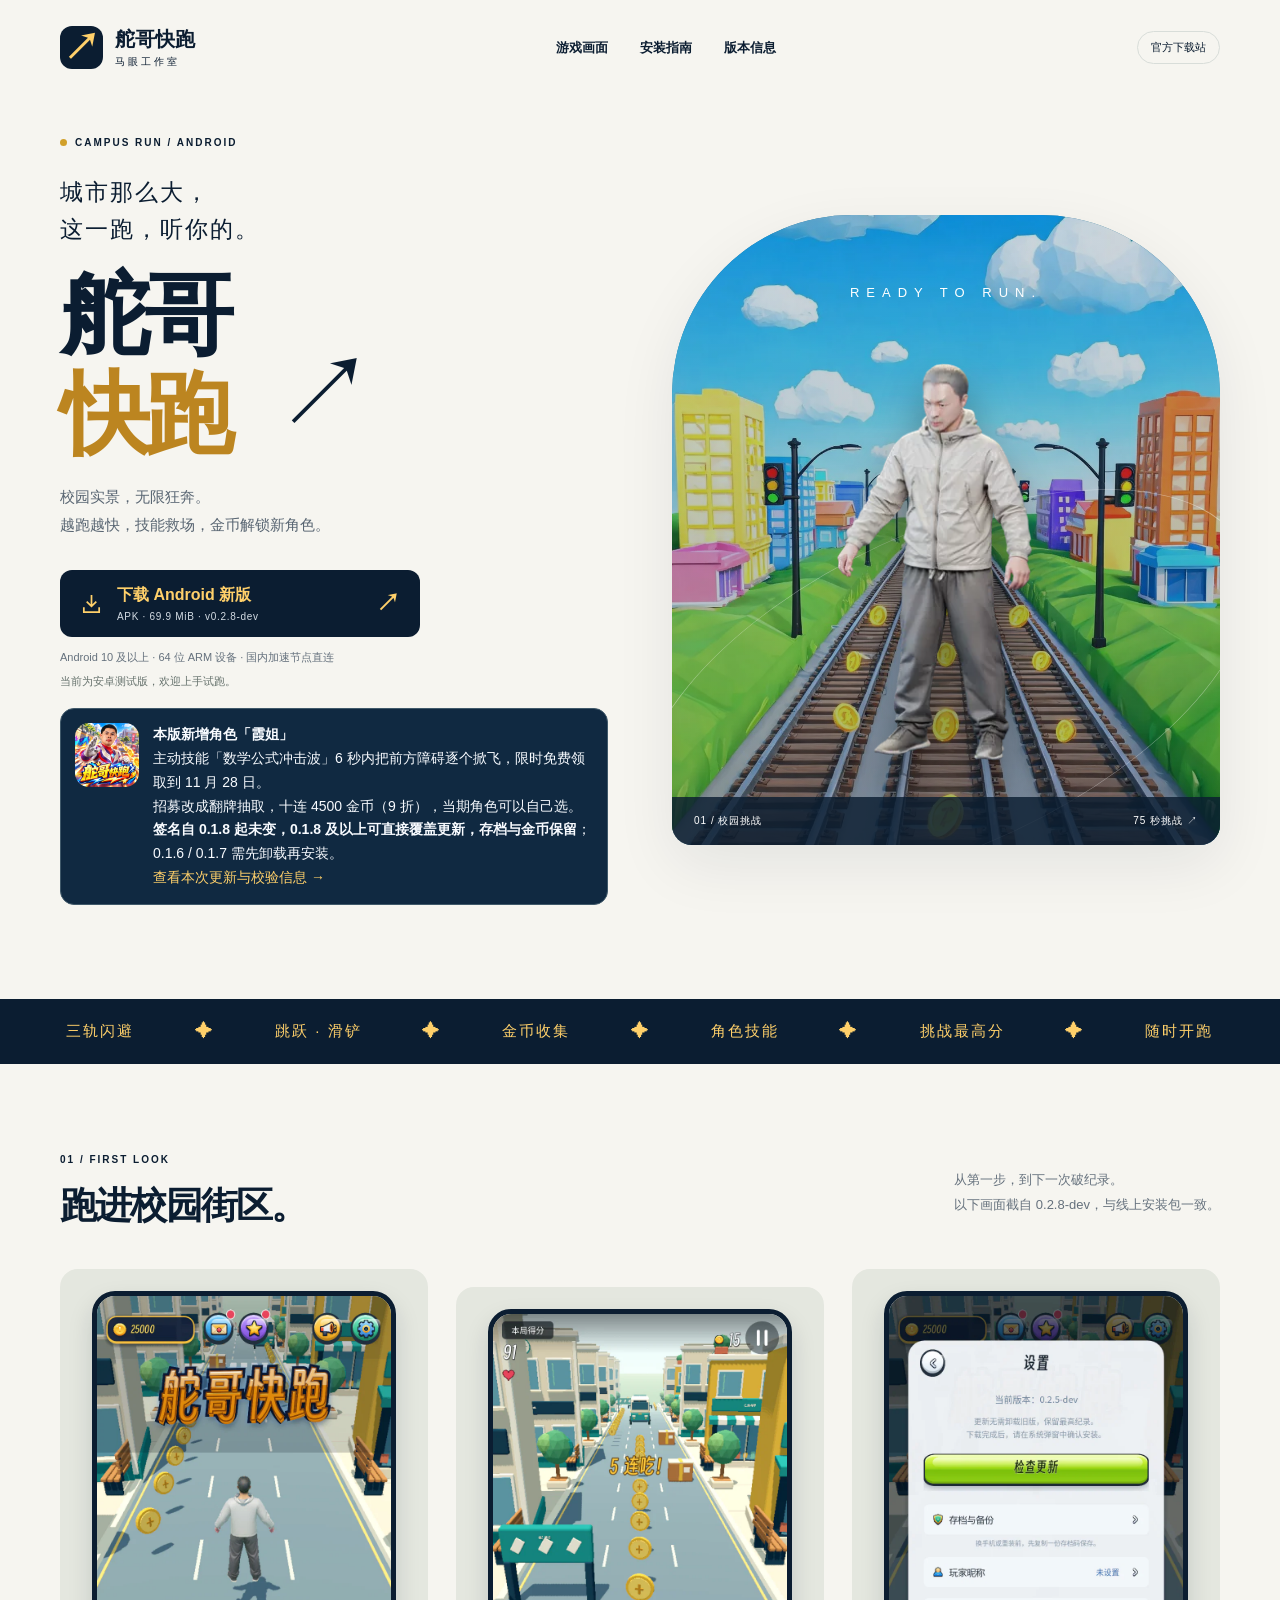
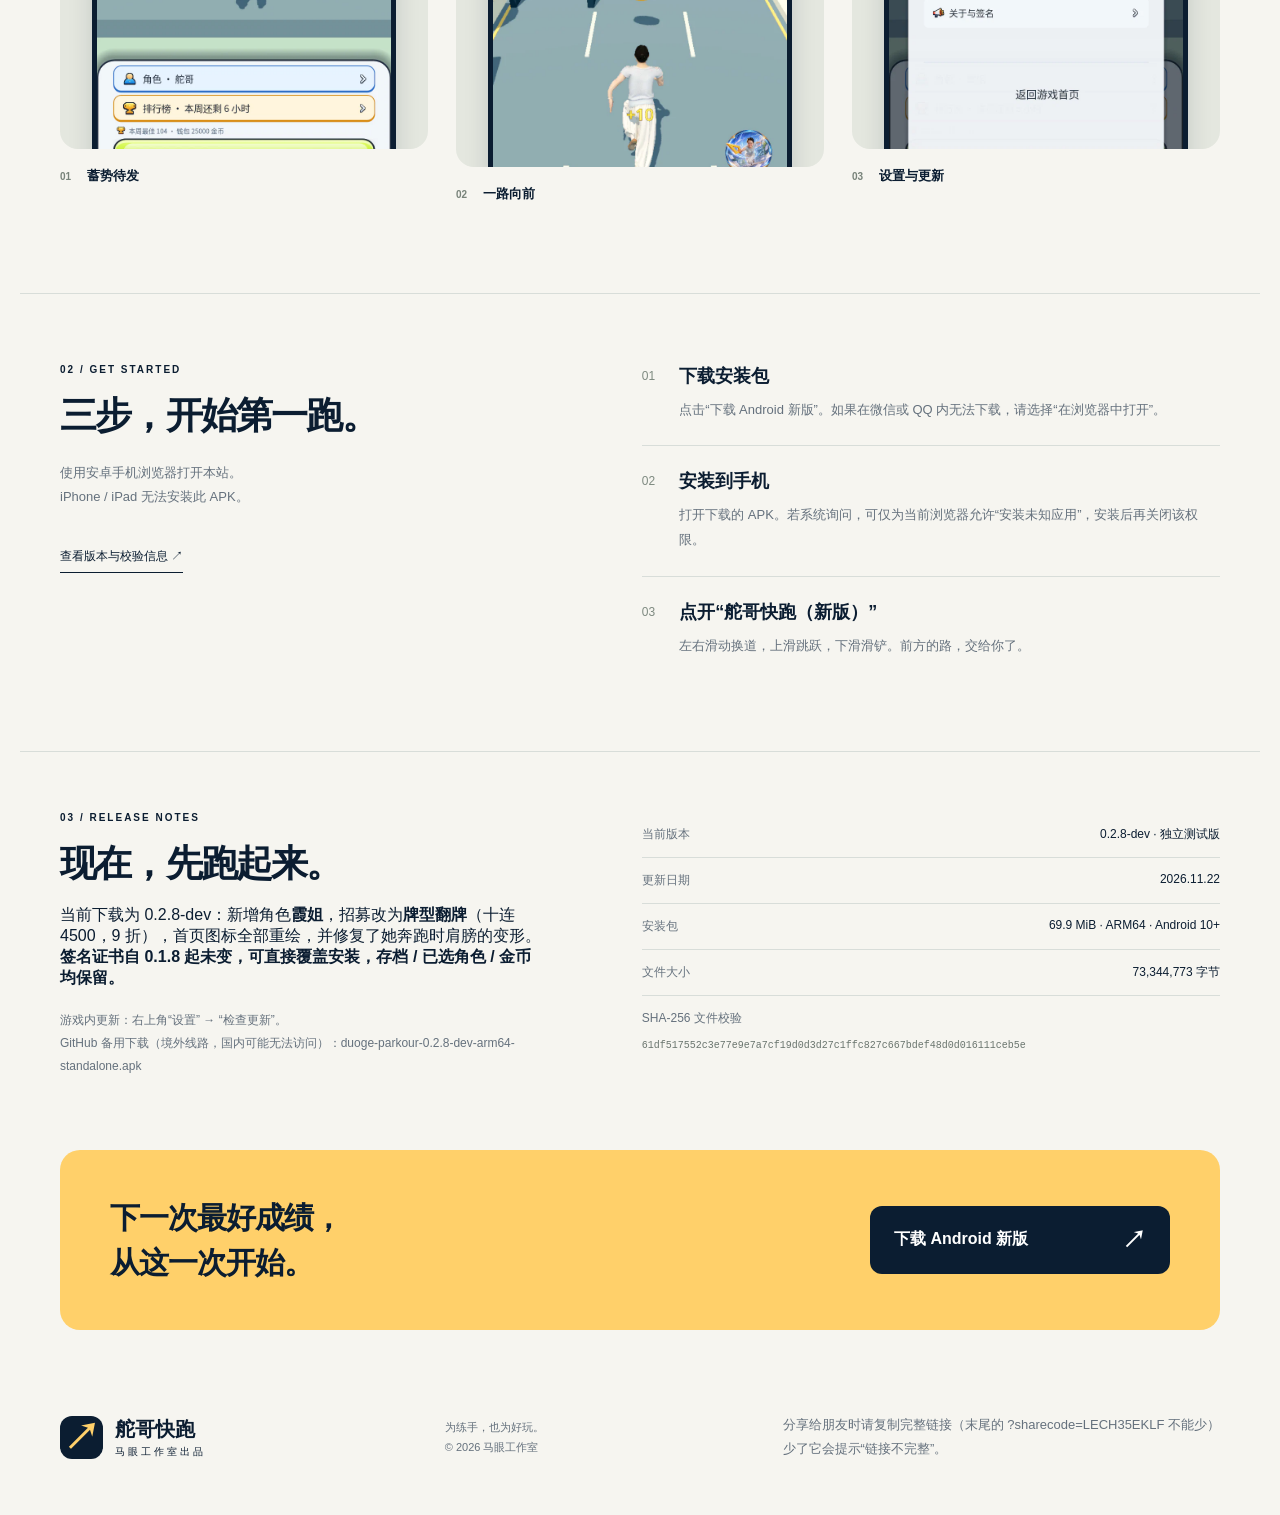
==== commit d77445ee: "release: 0.2.8-dev / code 34（性能 v2 + 霞姐台词 + 技能残留修复） - 首页与清单同步加速节点，APK 走 Release v0.2.8 附件（不进 git） - " ====
--- a/index.html
+++ b/index.html
@@ -25,17 +25,17 @@
 <header class="header"><a class="brand" href="#" aria-label="舵哥快跑首页"><span class="brand-icon">↗</span><span>舵哥快跑<small>马眼工作室</small></span></a><nav aria-label="主导航"><a href="#screens">游戏画面</a><a href="#install">安装指南</a><a href="#details">版本信息</a></nav><span class="official">官方下载站</span></header>
 <main>
 <section class="hero" aria-labelledby="title">
-<div class="hero-copy"><div class="eyebrow"><span></span> CAMPUS RUN / ANDROID</div><p class="intro">城市那么大，<br>这一跑，听你的。</p><h1 id="title">舵哥<span>快跑</span><i>↗</i></h1><p class="lead">校园实景，无限狂奔。<br>越跑越快，技能救场，金币解锁新角色。</p><a class="download primary" data-dl data-base="https://duoge-apk.app.workbuddy.host/duoge-parkour-latest.apk" href="https://duoge-apk.app.workbuddy.host/duoge-parkour-latest.apk?sharecode=LECH35EKLF"><svg viewBox="0 0 24 24" aria-hidden="true"><path d="M12 3v12m-5-5 5 5 5-5M4 16v5h16v-5"/></svg><span>下载 Android 新版<small>APK · 66.9 MiB · v0.2.7-dev</small></span><b>↗</b></a><p class="requirements">Android 10 及以上 · 64 位 ARM 设备 · 国内加速节点直连</p><p class="device-note" id="device-note">当前为安卓测试版，欢迎上手试跑。</p><aside class="install-notice" role="note"><img id="notice-icon" src="[data-uri]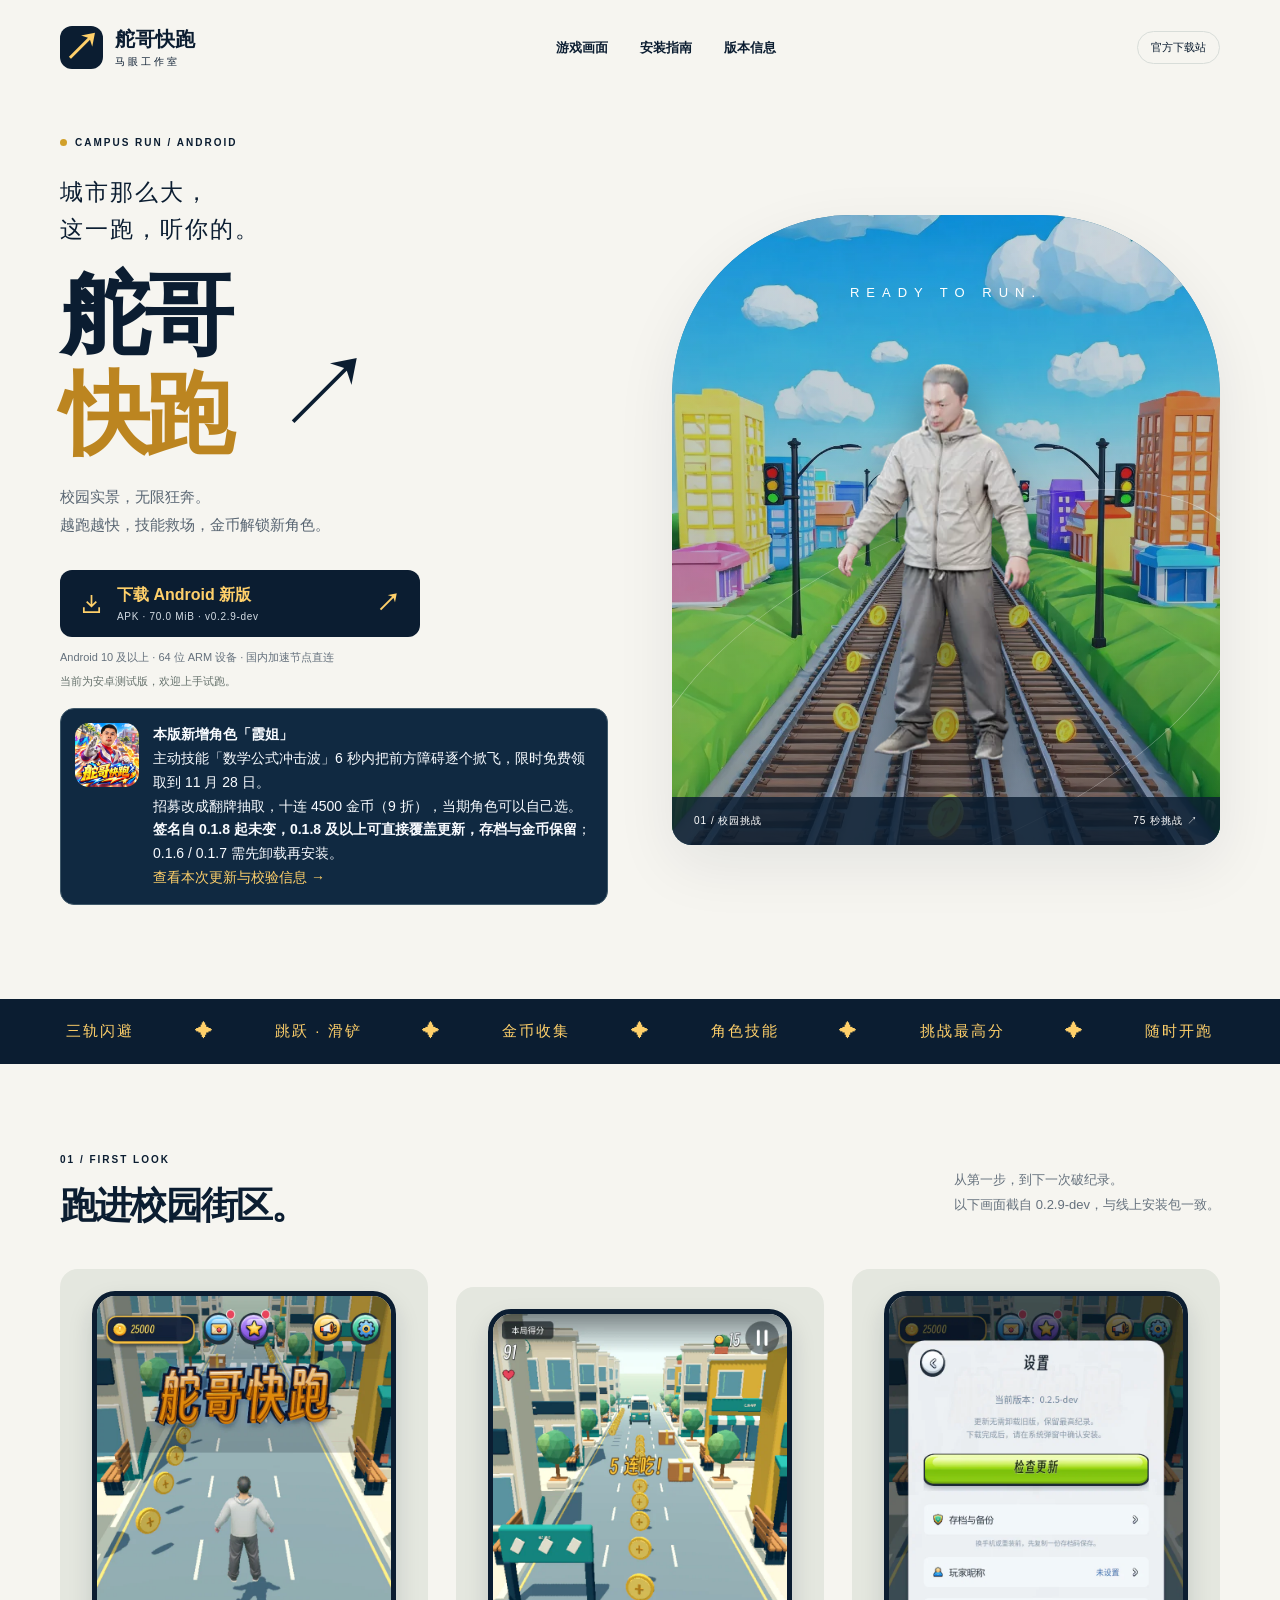
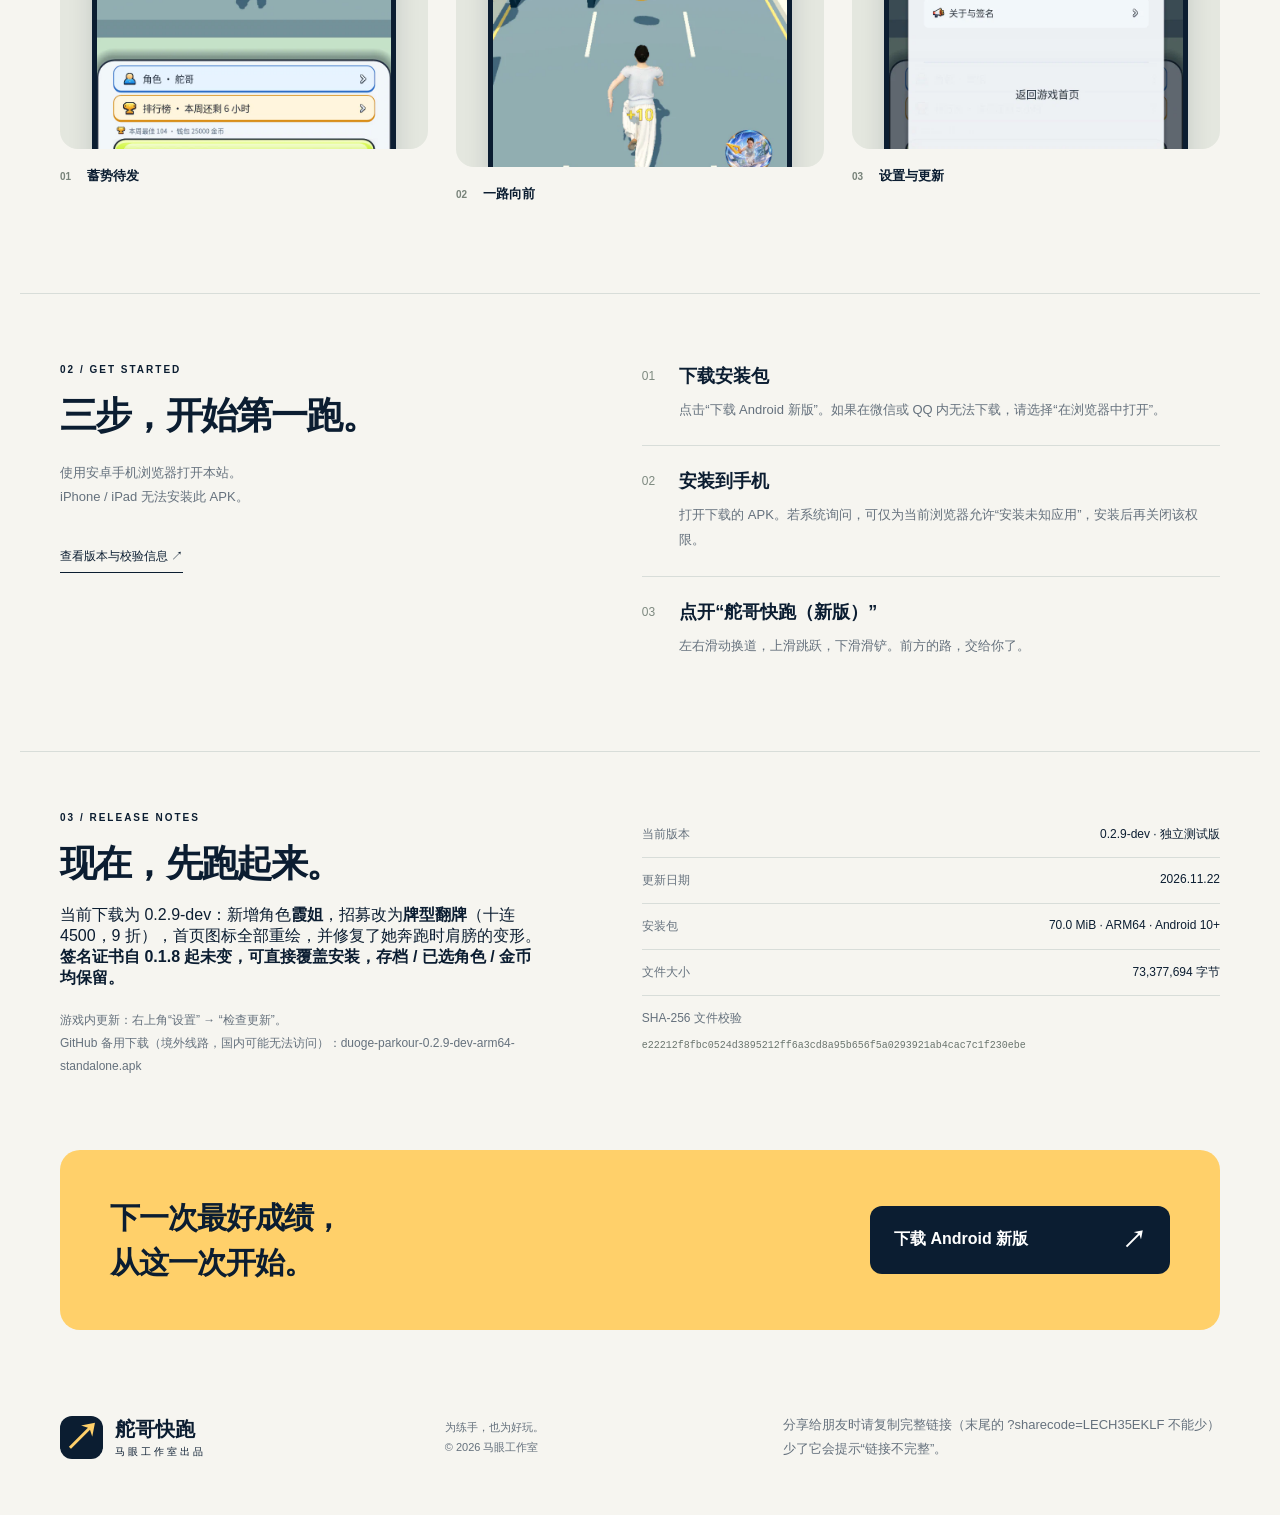
==== commit 5a883d3b: "release: 0.2.9-dev / code 35（账号与云存档 + 周榜防刷 + 中转统一） - 首页与清单同步加速节点，APK 走 Release v0.2.9 附件（不进 git） - 旧" ====
--- a/index.html
+++ b/index.html
@@ -25,17 +25,17 @@
 <header class="header"><a class="brand" href="#" aria-label="舵哥快跑首页"><span class="brand-icon">↗</span><span>舵哥快跑<small>马眼工作室</small></span></a><nav aria-label="主导航"><a href="#screens">游戏画面</a><a href="#install">安装指南</a><a href="#details">版本信息</a></nav><span class="official">官方下载站</span></header>
 <main>
 <section class="hero" aria-labelledby="title">
-<div class="hero-copy"><div class="eyebrow"><span></span> CAMPUS RUN / ANDROID</div><p class="intro">城市那么大，<br>这一跑，听你的。</p><h1 id="title">舵哥<span>快跑</span><i>↗</i></h1><p class="lead">校园实景，无限狂奔。<br>越跑越快，技能救场，金币解锁新角色。</p><a class="download primary" data-dl data-base="https://duoge-apk.app.workbuddy.host/duoge-parkour-latest.apk" href="https://duoge-apk.app.workbuddy.host/duoge-parkour-latest.apk?sharecode=LECH35EKLF"><svg viewBox="0 0 24 24" aria-hidden="true"><path d="M12 3v12m-5-5 5 5 5-5M4 16v5h16v-5"/></svg><span>下载 Android 新版<small>APK · 69.9 MiB · v0.2.8-dev</small></span><b>↗</b></a><p class="requirements">Android 10 及以上 · 64 位 ARM 设备 · 国内加速节点直连</p><p class="device-note" id="device-note">当前为安卓测试版，欢迎上手试跑。</p><aside class="install-notice" role="note"><img id="notice-icon" src="[data-uri]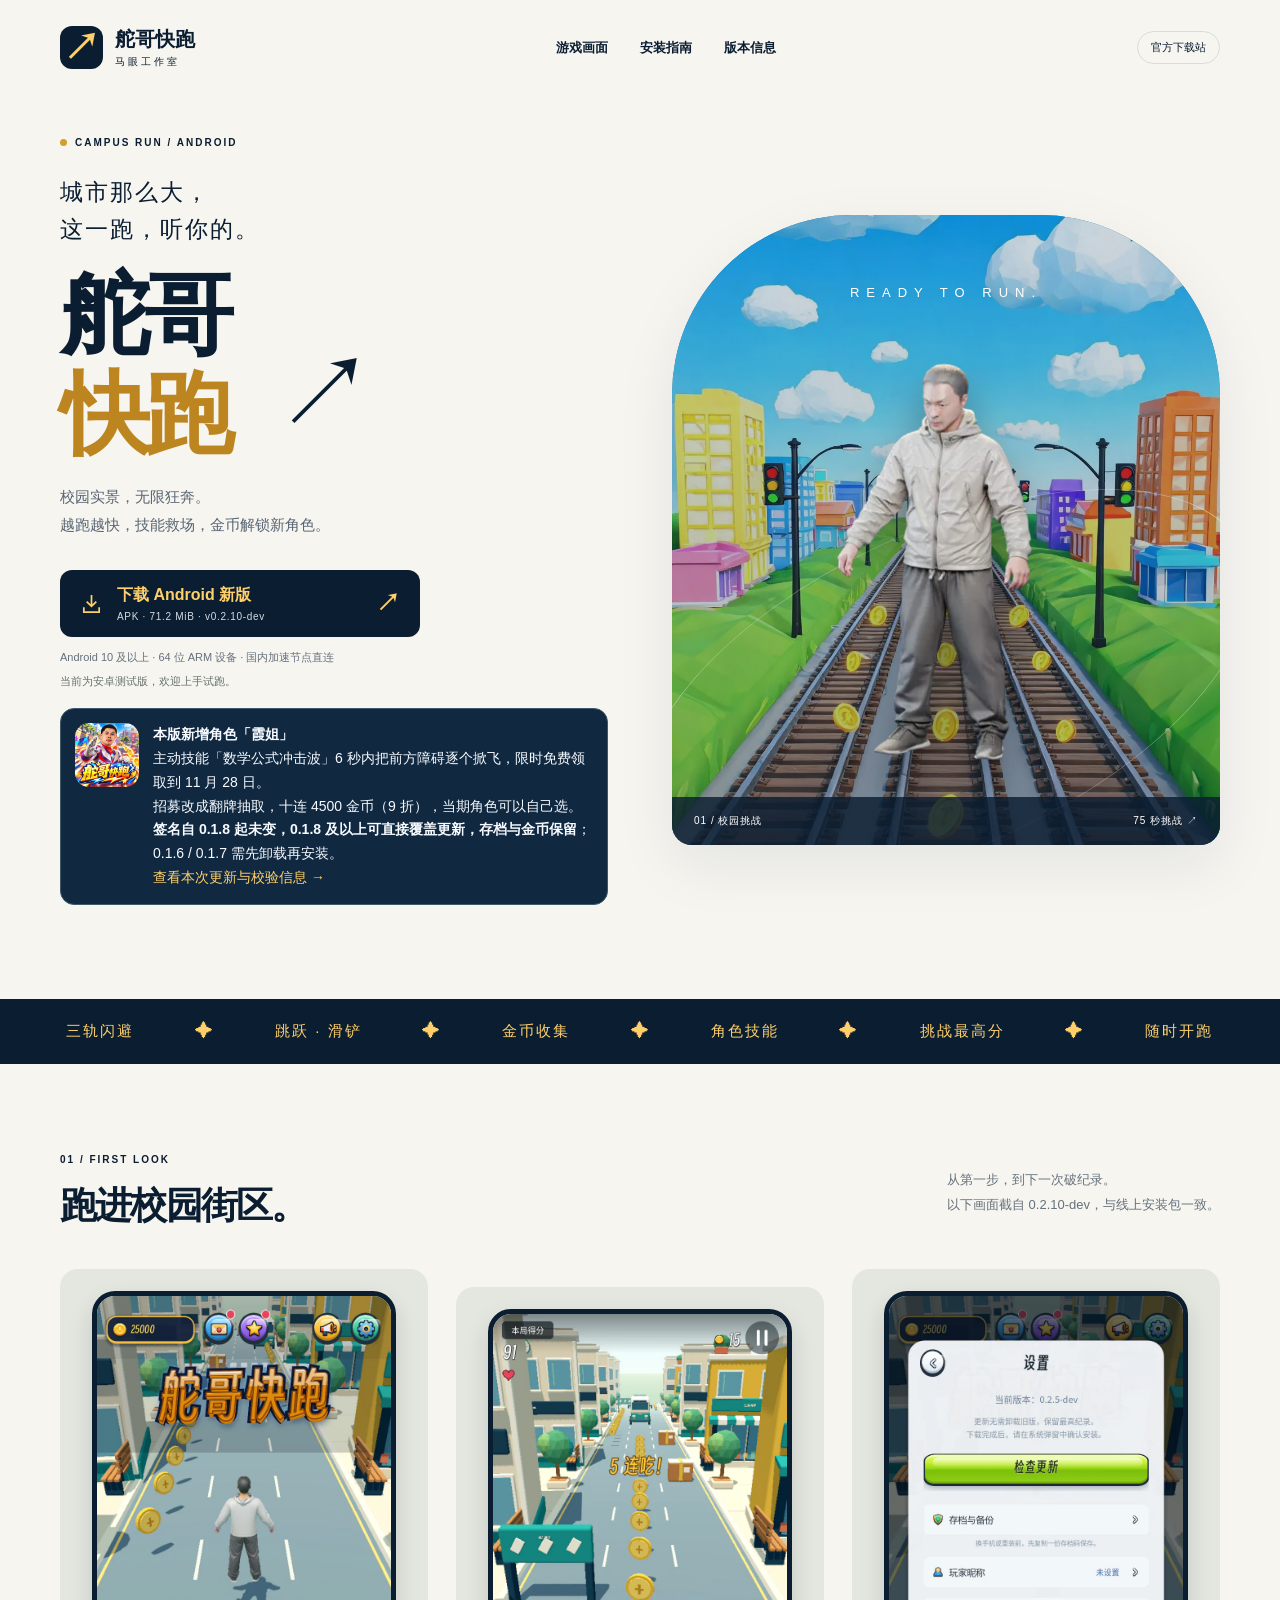
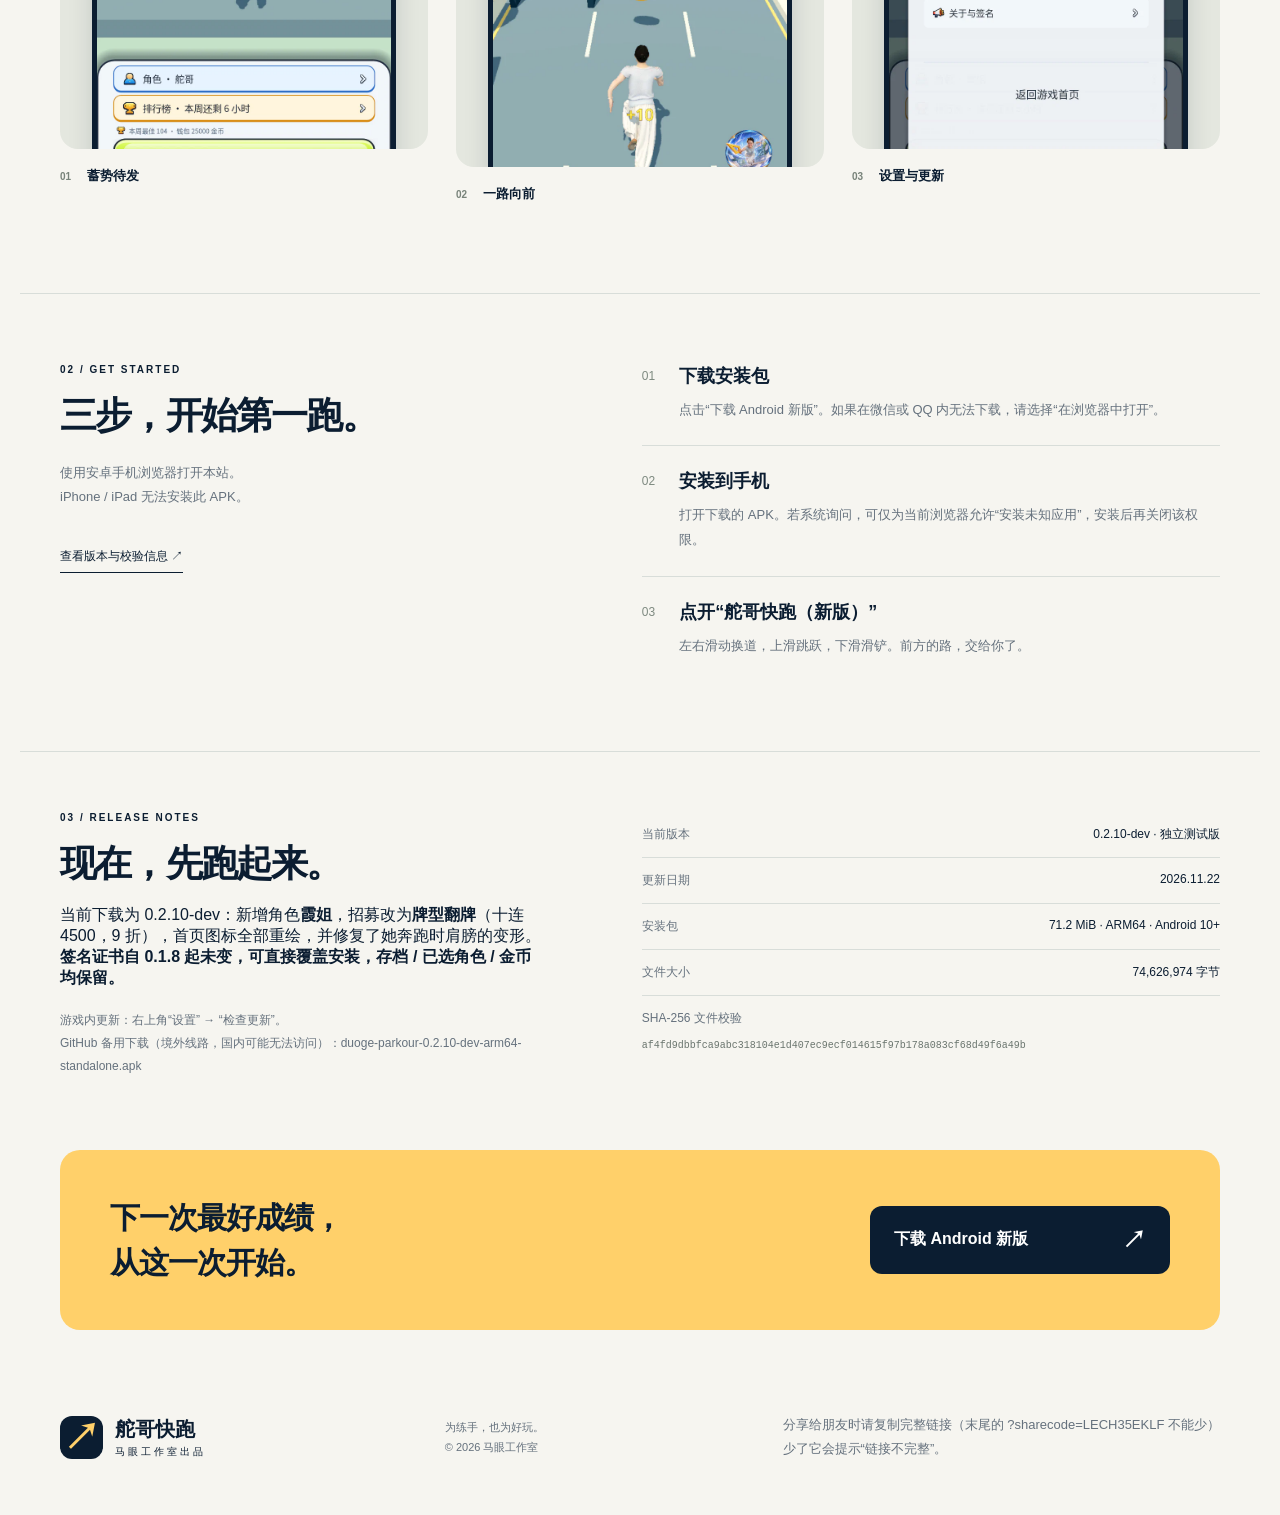
==== commit 28f7a526: "release: 0.2.10-dev / code 36（云存档修复 + 安卓取证修复 + 昵称唯一校验） - 首页与清单同步加速节点，APK 走 Release v0.2.10 附件（不进 git" ====
--- a/index.html
+++ b/index.html
@@ -25,17 +25,17 @@
 <header class="header"><a class="brand" href="#" aria-label="舵哥快跑首页"><span class="brand-icon">↗</span><span>舵哥快跑<small>马眼工作室</small></span></a><nav aria-label="主导航"><a href="#screens">游戏画面</a><a href="#install">安装指南</a><a href="#details">版本信息</a></nav><span class="official">官方下载站</span></header>
 <main>
 <section class="hero" aria-labelledby="title">
-<div class="hero-copy"><div class="eyebrow"><span></span> CAMPUS RUN / ANDROID</div><p class="intro">城市那么大，<br>这一跑，听你的。</p><h1 id="title">舵哥<span>快跑</span><i>↗</i></h1><p class="lead">校园实景，无限狂奔。<br>越跑越快，技能救场，金币解锁新角色。</p><a class="download primary" data-dl data-base="https://duoge-apk.app.workbuddy.host/duoge-parkour-latest.apk" href="https://duoge-apk.app.workbuddy.host/duoge-parkour-latest.apk?sharecode=LECH35EKLF"><svg viewBox="0 0 24 24" aria-hidden="true"><path d="M12 3v12m-5-5 5 5 5-5M4 16v5h16v-5"/></svg><span>下载 Android 新版<small>APK · 70.0 MiB · v0.2.9-dev</small></span><b>↗</b></a><p class="requirements">Android 10